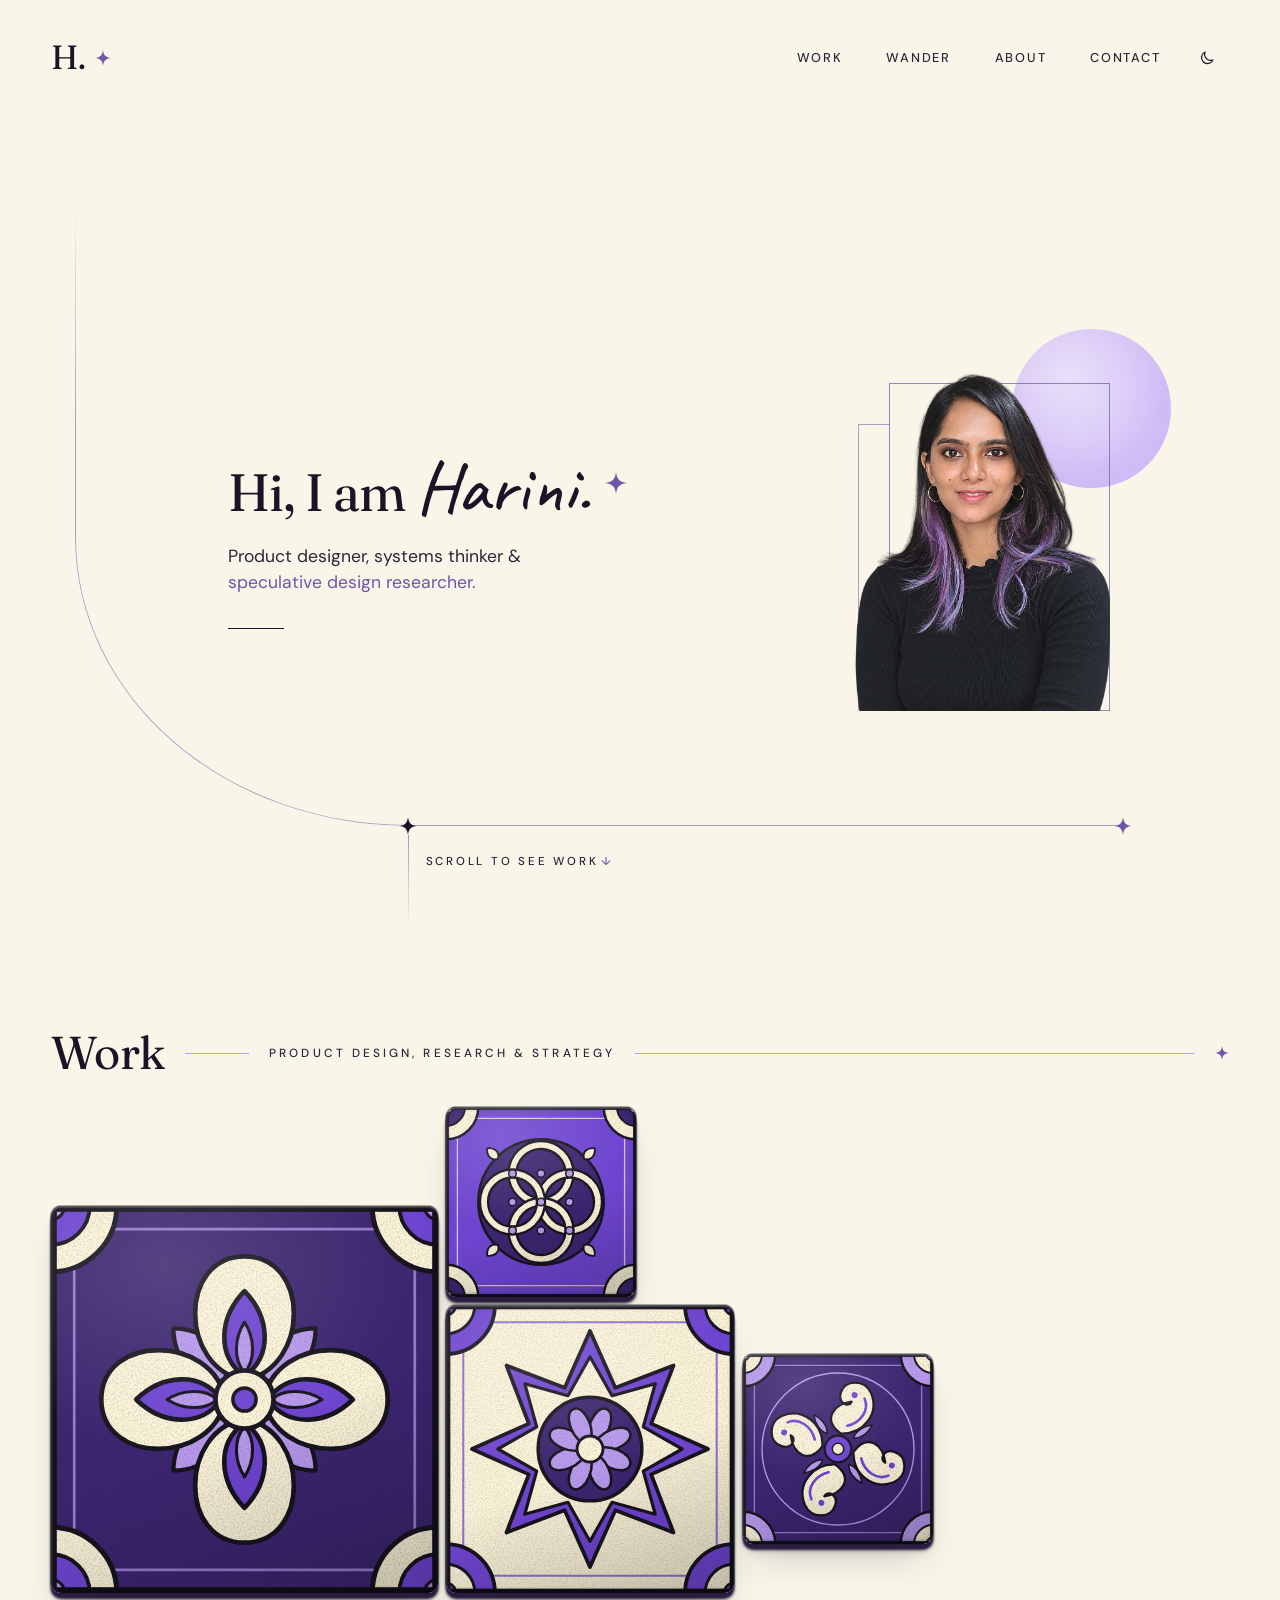
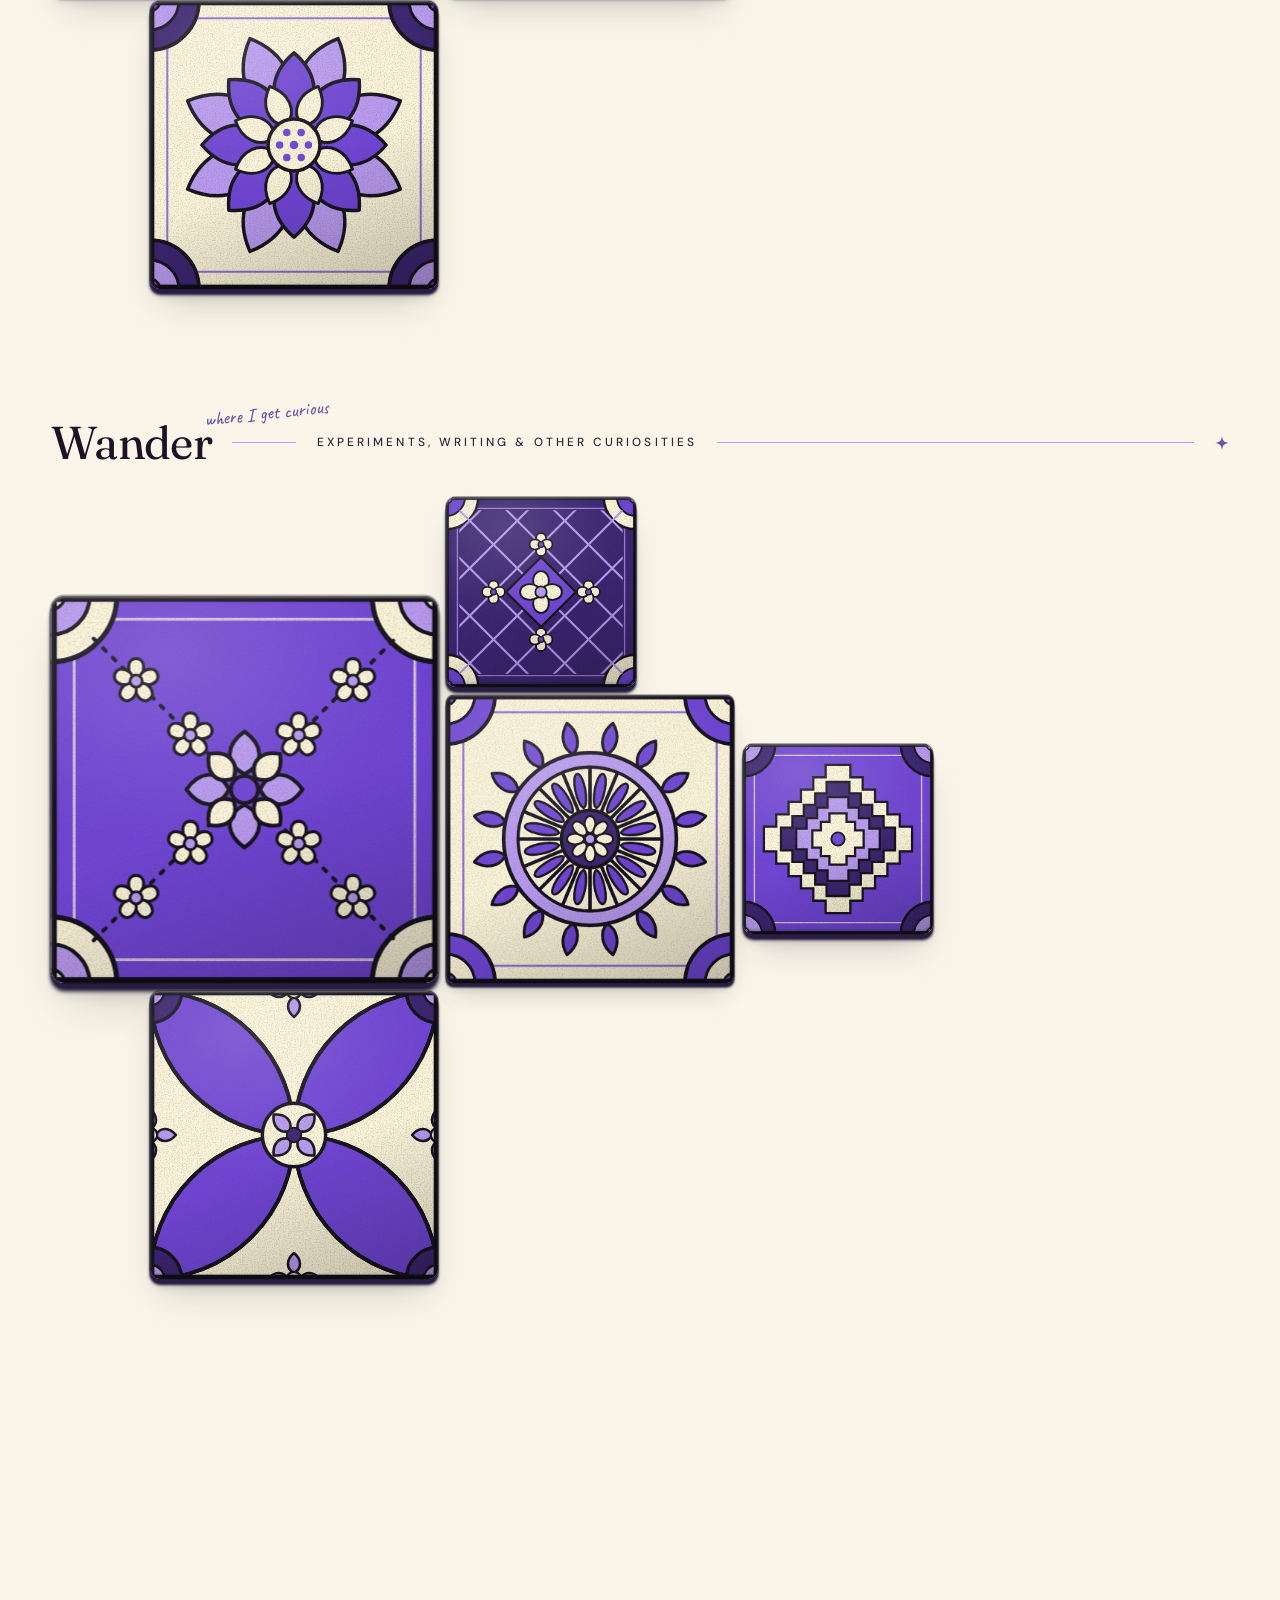
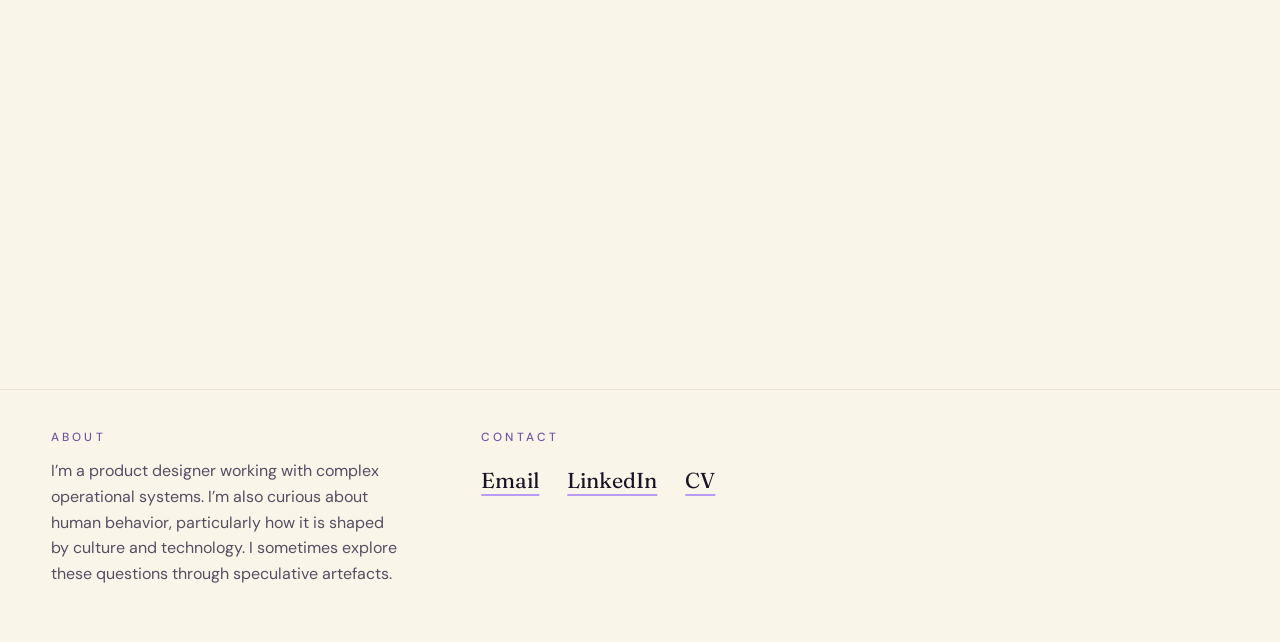
==== index.html @ f6676363 "Link CV Co-Authored-By: Claude Opus 5.5 <noreply@anthropic.com> Claude-Session: https://claude.ai/co" ====
<!doctype html>
<html lang="en">
<head>
  <meta charset="utf-8">
  <meta name="viewport" content="width=device-width, initial-scale=1">
  <title>Harini — Product Designer &amp; Speculative Design Researcher</title>
  <meta name="description" content="Harini is a product designer, systems thinker and speculative design researcher.">
  <meta name="theme-color" content="#F9F6E9" media="(prefers-color-scheme: light)">
  <meta name="theme-color" content="#15121C" media="(prefers-color-scheme: dark)">
  <link rel="preconnect" href="https://fonts.googleapis.com">
  <link rel="preconnect" href="https://fonts.gstatic.com" crossorigin>
  <link href="https://fonts.googleapis.com/css2?family=Caveat:wght@500&family=DM+Sans:opsz,wght@9..40,400;9..40,500;9..40,600&family=Fraunces:opsz,wght@9..144,300..600&display=swap" rel="stylesheet">
  <link rel="stylesheet" href="styles.css">
  <script>
    document.documentElement.classList.add('js');
    try { var t = localStorage.getItem('theme'); if (t === 'light' || t === 'dark') document.documentElement.dataset.theme = t; } catch (e) {}
  </script>
</head>
<body>
  <!-- Shared ornament: a four-point spark, used sparingly -->
  <svg width="0" height="0" style="position:absolute" aria-hidden="true">
    <symbol id="spark" viewBox="0 0 24 24"><path d="M12 0C12.9 8 16 11.1 24 12 16 12.9 12.9 16 12 24 11.1 16 8 12.9 0 12 8 11.1 11.1 8 12 0Z"/></symbol>
    <symbol id="arrow" viewBox="0 0 20 12"><path d="M0 6h17M12.5 1.5 17.5 6l-5 4.5" fill="none" stroke="currentColor" stroke-width="1.6" stroke-linecap="round" stroke-linejoin="round"/></symbol>
  </svg>

  <a class="skip" href="#work">Skip to projects</a>

  <header class="site-header">
    <a class="monogram" href="./" aria-label="Harini — home">H.<svg class="spark" aria-hidden="true"><use href="#spark"/></svg></a>
    <div class="header-end">
      <nav aria-label="Primary">
      <ul class="nav">
        <li><a href="#work">Work</a></li>
        <li><a href="#wander">Wander</a></li>
        <li><a href="#about">About</a></li>
        <li><a href="#contact">Contact</a></li>
      </ul>
    </nav>
      <button class="theme-toggle" type="button" aria-label="Switch to dark theme">
        <svg class="icon-moon" viewBox="0 0 24 24" fill="none" stroke="currentColor" stroke-width="1.6" stroke-linecap="round" stroke-linejoin="round" aria-hidden="true"><path d="M20 14.5A8 8 0 0 1 9.5 4a8 8 0 1 0 10.5 10.5Z"/></svg>
        <svg class="icon-sun" viewBox="0 0 24 24" fill="none" stroke="currentColor" stroke-width="1.6" stroke-linecap="round" aria-hidden="true"><circle cx="12" cy="12" r="4"/><path d="M12 2v2M12 20v2M4.9 4.9l1.4 1.4M17.7 17.7l1.4 1.4M2 12h2M20 12h2M4.9 19.1l1.4-1.4M17.7 6.3l1.4-1.4"/></svg>
      </button>
    </div>
  </header>

  <main class="layout">
    <section class="intro" aria-labelledby="intro-title">
      <div class="hero-deco" aria-hidden="true">
        <span class="hero-orbit"></span>
        <svg class="spark hero-spark hero-spark--knot"><use href="#spark"/></svg>
        <svg class="spark hero-spark hero-spark--end"><use href="#spark"/></svg>
      </div>
      <div class="intro__row">
        <div class="intro__text">
          <h1 id="intro-title">Hi, I am <span class="nowrap"><span class="name">Harini.</span><svg class="spark spark--title" aria-hidden="true"><use href="#spark"/></svg></span></h1>
          <p class="role">Product designer, systems thinker &amp; <em>speculative design researcher.</em></p>
          <hr class="short-rule">
        </div>
        <figure class="portrait">
          <span class="portrait__disc" aria-hidden="true"></span>
          <span class="portrait__frame" aria-hidden="true"></span>
          <img src="assets/portrait-815.webp" srcset="assets/portrait-815.webp 815w, assets/portrait.webp 1629w" sizes="(max-width: 1080px) min(36vw, 240px), min(20vw, 330px)" width="815" height="1086" alt="Photograph of Harini: long dark hair with violet streaks, gold hoop earrings and a black ruffled-neck top.">
        </figure>
      </div>
      <a class="scroll-cue" href="#work"><span>Scroll to see work</span></a>
    </section>

    <div class="mural">
      <!-- WORK ---------------------------------------------------------- -->
      <section class="group" id="work" aria-labelledby="work-title">
        <header class="group__head">
          <h2 id="work-title">Work</h2>
          <span class="rule" aria-hidden="true"></span>
          <p class="group__label">Product design, research &amp; strategy</p>
          <span class="rule rule--long" aria-hidden="true"></span>
          <svg class="spark" aria-hidden="true"><use href="#spark"/></svg>
        </header>
        <ul class="tiles tiles--work" role="list">
          <li class="tile" style="--art: url(assets/tiles/sampangi.svg); --art-light: url(assets/tiles/light/sampangi.svg)">
            <div class="tile__inner">
              <div class="tile__face tile__front"><img class="art-dark" src="assets/tiles/sampangi.svg" alt="" width="400" height="400"><img class="art-light" src="assets/tiles/light/sampangi.svg" alt="" width="400" height="400"></div>
              <div class="tile__face tile__back">
                <h3 class="tile__title">Willed Departures</h3>
                <p class="tile__desc">A speculative exploration of death, memory and posthumous identity.</p>
                <a class="tile__link" href="#willed-departures"><span class="sr-only">View project: Willed Departures</span><svg aria-hidden="true"><use href="#arrow"/></svg></a>
              </div>
            </div>
          </li>
          <li class="tile" style="--art: url(assets/tiles/kolam.svg); --art-light: url(assets/tiles/light/kolam.svg)">
            <div class="tile__inner">
              <div class="tile__face tile__front"><img class="art-dark" src="assets/tiles/kolam.svg" alt="" width="400" height="400"><img class="art-light" src="assets/tiles/light/kolam.svg" alt="" width="400" height="400"></div>
              <div class="tile__face tile__back">
                <h3 class="tile__title">Monsoon Protocols</h3>
                <p class="tile__desc">Climate alerts designed around how coastal families already read the sky.</p>
                <a class="tile__link" href="#monsoon-protocols"><span class="sr-only">View project: Monsoon Protocols</span><svg aria-hidden="true"><use href="#arrow"/></svg></a>
              </div>
            </div>
          </li>
          <li class="tile" style="--art: url(assets/tiles/nakshatra.svg); --art-light: url(assets/tiles/light/nakshatra.svg)">
            <div class="tile__inner">
              <div class="tile__face tile__front"><img class="art-dark" src="assets/tiles/nakshatra.svg" alt="" width="400" height="400"><img class="art-light" src="assets/tiles/light/nakshatra.svg" alt="" width="400" height="400"></div>
              <div class="tile__face tile__back">
                <h3 class="tile__title">Ledger of Kin</h3>
                <p class="tile__desc">A service system for money shared across three generations of a household.</p>
                <a class="tile__link" href="#ledger-of-kin"><span class="sr-only">View project: Ledger of Kin</span><svg aria-hidden="true"><use href="#arrow"/></svg></a>
              </div>
            </div>
          </li>
          <li class="tile" style="--art: url(assets/tiles/maanga.svg); --art-light: url(assets/tiles/light/maanga.svg)">
            <div class="tile__inner">
              <div class="tile__face tile__front"><img class="art-dark" src="assets/tiles/maanga.svg" alt="" width="400" height="400"><img class="art-light" src="assets/tiles/light/maanga.svg" alt="" width="400" height="400"></div>
              <div class="tile__face tile__back">
                <h3 class="tile__title">Quiet Machines</h3>
                <p class="tile__desc">Field research on voice assistants in multilingual Tamil homes.</p>
                <a class="tile__link" href="#quiet-machines"><span class="sr-only">View project: Quiet Machines</span><svg aria-hidden="true"><use href="#arrow"/></svg></a>
              </div>
            </div>
          </li>
          <li class="tile" style="--art: url(assets/tiles/thamarai.svg); --art-light: url(assets/tiles/light/thamarai.svg)">
            <div class="tile__inner">
              <div class="tile__face tile__front"><img class="art-dark" src="assets/tiles/thamarai.svg" alt="" width="400" height="400"><img class="art-light" src="assets/tiles/light/thamarai.svg" alt="" width="400" height="400"></div>
              <div class="tile__face tile__back">
                <h3 class="tile__title">Ritual Interfaces</h3>
                <p class="tile__desc">How ceremony shapes the trust people place in new technology.</p>
                <a class="tile__link" href="#ritual-interfaces"><span class="sr-only">View project: Ritual Interfaces</span><svg aria-hidden="true"><use href="#arrow"/></svg></a>
              </div>
            </div>
          </li>
        </ul>
      </section>

      <!-- WANDER -------------------------------------------------------- -->
      <section class="group" id="wander" aria-labelledby="wander-title">
        <header class="group__head">
          <h2 id="wander-title">Wander<span class="scribble" aria-hidden="true">where I get curious</span></h2>
          <span class="rule" aria-hidden="true"></span>
          <p class="group__label">Experiments, writing &amp; other curiosities</p>
          <span class="rule rule--long" aria-hidden="true"></span>
          <svg class="spark" aria-hidden="true"><use href="#spark"/></svg>
        </header>
        <ul class="tiles tiles--wander" role="list">
          <li class="tile" style="--art: url(assets/tiles/malli.svg); --art-light: url(assets/tiles/light/malli.svg)">
            <div class="tile__inner">
              <div class="tile__face tile__front"><img class="art-dark" src="assets/tiles/malli.svg" alt="" width="400" height="400" loading="lazy"><img class="art-light" src="assets/tiles/light/malli.svg" alt="" width="400" height="400" loading="lazy"></div>
              <div class="tile__face tile__back">
                <h3 class="tile__title">Notes from the Threshold</h3>
                <p class="tile__desc">Essays on folklore, futures and everyday speculation.</p>
                <a class="tile__link" href="#notes-from-the-threshold"><span class="sr-only">View project: Notes from the Threshold</span><svg aria-hidden="true"><use href="#arrow"/></svg></a>
              </div>
            </div>
          </li>
          <li class="tile" style="--art: url(assets/tiles/jaali.svg); --art-light: url(assets/tiles/light/jaali.svg)">
            <div class="tile__inner">
              <div class="tile__face tile__front"><img class="art-dark" src="assets/tiles/jaali.svg" alt="" width="400" height="400" loading="lazy"><img class="art-light" src="assets/tiles/light/jaali.svg" alt="" width="400" height="400" loading="lazy"></div>
              <div class="tile__face tile__back">
                <h3 class="tile__title">Kolam Algorithms</h3>
                <p class="tile__desc">Generative sketches built from the rules of pulli kolam.</p>
                <a class="tile__link" href="#kolam-algorithms"><span class="sr-only">View project: Kolam Algorithms</span><svg aria-hidden="true"><use href="#arrow"/></svg></a>
              </div>
            </div>
          </li>
          <li class="tile" style="--art: url(assets/tiles/chakram.svg); --art-light: url(assets/tiles/light/chakram.svg)">
            <div class="tile__inner">
              <div class="tile__face tile__front"><img class="art-dark" src="assets/tiles/chakram.svg" alt="" width="400" height="400" loading="lazy"><img class="art-light" src="assets/tiles/light/chakram.svg" alt="" width="400" height="400" loading="lazy"></div>
              <div class="tile__face tile__back">
                <h3 class="tile__title">Field Guide to 2049</h3>
                <p class="tile__desc">A zine of fictional everyday objects from a near-future Chennai.</p>
                <a class="tile__link" href="#field-guide-to-2049"><span class="sr-only">View project: Field Guide to 2049</span><svg aria-hidden="true"><use href="#arrow"/></svg></a>
              </div>
            </div>
          </li>
          <li class="tile" style="--art: url(assets/tiles/gopuram.svg); --art-light: url(assets/tiles/light/gopuram.svg)">
            <div class="tile__inner">
              <div class="tile__face tile__front"><img class="art-dark" src="assets/tiles/gopuram.svg" alt="" width="400" height="400" loading="lazy"><img class="art-light" src="assets/tiles/light/gopuram.svg" alt="" width="400" height="400" loading="lazy"></div>
              <div class="tile__face tile__back">
                <h3 class="tile__title">Slow Archive</h3>
                <p class="tile__desc">Collecting the objects that outlive the people who kept them.</p>
                <a class="tile__link" href="#slow-archive"><span class="sr-only">View project: Slow Archive</span><svg aria-hidden="true"><use href="#arrow"/></svg></a>
              </div>
            </div>
          </li>
          <li class="tile" style="--art: url(assets/tiles/valaivu.svg); --art-light: url(assets/tiles/light/valaivu.svg)">
            <div class="tile__inner">
              <div class="tile__face tile__front"><img class="art-dark" src="assets/tiles/valaivu.svg" alt="" width="400" height="400" loading="lazy"><img class="art-light" src="assets/tiles/light/valaivu.svg" alt="" width="400" height="400" loading="lazy"></div>
              <div class="tile__face tile__back">
                <h3 class="tile__title">Tile Studies</h3>
                <p class="tile__desc">Drawing Athangudi floors by hand, and the motifs on this site.</p>
                <a class="tile__link" href="#tile-studies"><span class="sr-only">View project: Tile Studies</span><svg aria-hidden="true"><use href="#arrow"/></svg></a>
              </div>
            </div>
          </li>
        </ul>
      </section>
    </div>
  </main>

  <footer class="site-footer">
    <section id="about" aria-labelledby="about-title">
      <h2 id="about-title">About</h2>
      <p>I’m a product designer working with complex operational systems. I’m also curious about human behavior, particularly how it is shaped by culture and technology. I sometimes explore these questions through speculative artefacts.</p>
    </section>
    <section id="contact" aria-labelledby="contact-title">
      <h2 id="contact-title">Contact</h2>
      <ul class="contact-links" role="list">
        <li><a href="#contact">Email</a></li>
        <li><a href="https://www.linkedin.com/in/hmuralidharan/" target="_blank" rel="noopener noreferrer">LinkedIn<span class="sr-only"> (opens in a new tab)</span></a></li>
        <li><a href="https://flowcv.com/resume/mtfq4s3gjd2h" target="_blank" rel="noopener noreferrer">CV<span class="sr-only"> (opens in a new tab)</span></a></li>
      </ul>
    </section>
  </footer>

  <script>
    // Theme toggle: follows the device setting until the visitor picks one.
    (function () {
      var root = document.documentElement, btn = document.querySelector('.theme-toggle');
      var dark = function () {
        return root.dataset.theme ? root.dataset.theme === 'dark' : matchMedia('(prefers-color-scheme: dark)').matches;
      };
      var label = function () { btn.setAttribute('aria-label', dark() ? 'Switch to light theme' : 'Switch to dark theme'); };
      label();
      btn.addEventListener('click', function () {
        var next = dark() ? 'light' : 'dark';
        root.dataset.theme = next;
        try { localStorage.setItem('theme', next); } catch (e) {}
        label();
      });
      matchMedia('(prefers-color-scheme: dark)').addEventListener('change', label);
    })();
  </script>
  <script src="script.js" defer></script>
</body>
</html>
---- styles.css ----
/* ---------------------------------------------------------------------------
   Harini — Work / Wander landing page
   Palette: ink, deep violet, muted lilac, warm ivory.
--------------------------------------------------------------------------- */
:root {
  --ink: #15121C;
  --ink-2: #1D1926;
  --violet: #7045D5;
  --lilac: #B99AEF;
  --ivory: #F1DFAD;
  --ivory-soft: #E9DDC0;
  --muted: #B8AFC4;

  /* Theme tokens: light by default (Ivory / Charcoal / Plum), dark below. */
  --bg: #F9F6E9;
  --heading: #1B1426;
  --text: #2E2639;
  --muted-text: #574D63;
  --accent: #6F56A6;          /* plum: emphasis text, links */
  --line: #B99AF7;            /* orchid rules */
  --spark: #6F56A6;
  --spark-alt: #1B1426;
  --frame: 111 86 166;        /* rgb triplets for translucent strokes */
  --orbit: 111 86 166;
  --divider: #E8E2D9;
  --disc-1: #E3D6FF; --disc-2: #C9B6FF; --disc-3: #B99AF7;
  --disc-opacity: .7;
  --cast-1: rgb(27 20 38 / .16);
  --cast-2: rgb(27 20 38 / .22);
  --skip-bg: #1B1426; --skip-fg: #F9F6E9;

  --serif: "Fraunces", "Iowan Old Style", Georgia, serif;
  --sans: "DM Sans", "Segoe UI", system-ui, sans-serif;
  --hand: "Caveat", "Bradley Hand", cursive;   /* used only for the name and one note */

  --gutter: clamp(16px, 4vw, 64px);
  --flip: 420ms;
  --ease: cubic-bezier(.45, 0, .2, 1);
}

@media (prefers-color-scheme: dark) {
  :root:not([data-theme="light"]) {
    --bg: #15121C;
    --heading: #F1DFAD;
    --text: #E9DDC0;
    --muted-text: #B8AFC4;
    --accent: #B99AEF;
    --line: #7045D5;
    --spark: #B99AEF;
    --spark-alt: #F1DFAD;
    --frame: 241 223 173;
    --orbit: 185 154 239;
    --divider: rgb(185 154 239 / .25);
    --disc-1: #6A4AA8; --disc-2: #4A2F86; --disc-3: #241845;
    --disc-opacity: .75;
    --cast-1: rgb(0 0 0 / .55);
    --cast-2: rgb(0 0 0 / .65);
    --skip-bg: #F1DFAD; --skip-fg: #15121C;
    color-scheme: dark;
  }
}
:root[data-theme="dark"] {
    --bg: #15121C;
  --heading: #F1DFAD;
  --text: #E9DDC0;
  --muted-text: #B8AFC4;
  --accent: #B99AEF;
  --line: #7045D5;
  --spark: #B99AEF;
  --spark-alt: #F1DFAD;
  --frame: 241 223 173;
  --orbit: 185 154 239;
  --divider: rgb(185 154 239 / .25);
  --disc-1: #6A4AA8; --disc-2: #4A2F86; --disc-3: #241845;
  --disc-opacity: .75;
  --cast-1: rgb(0 0 0 / .55);
  --cast-2: rgb(0 0 0 / .65);
  --skip-bg: #F1DFAD; --skip-fg: #15121C;
  color-scheme: dark;
}

*, *::before, *::after { box-sizing: border-box; }

html { color-scheme: light; scroll-behavior: smooth; }
:root[data-theme="light"] { color-scheme: light; }
@media (prefers-reduced-motion: reduce) { html { scroll-behavior: auto; } }

body {
  margin: 0;
  background: var(--bg);
  color: var(--text);
  transition: background-color 250ms, color 250ms;
  font: 400 1rem/1.6 var(--sans);
  -webkit-font-smoothing: antialiased;
  text-rendering: optimizeLegibility;
}

img { display: block; max-width: 100%; }
a { color: inherit; }
h1, h2, h3, p, figure, ul { margin: 0; }

.sr-only {
  position: absolute; width: 1px; height: 1px; padding: 0; margin: -1px;
  overflow: hidden; clip: rect(0 0 0 0); white-space: nowrap; border: 0;
}
.nowrap { white-space: nowrap; }

:focus-visible { outline: 2px solid var(--accent); outline-offset: 4px; border-radius: 2px; }

.skip {
  position: absolute; left: var(--gutter); top: -100px; z-index: 10;
  padding: .6rem 1rem; background: var(--skip-bg); color: var(--skip-fg);
  font-weight: 600; text-decoration: none;
}
.skip:focus { top: 12px; }

.spark { width: 14px; height: 14px; fill: var(--spark); flex: none; }

/* ---------------------------------------------------------------- header -- */
.site-header {
  display: flex; align-items: center; justify-content: space-between; gap: 1rem;
  padding: clamp(20px, 3vw, 36px) var(--gutter);
}
.monogram {
  display: inline-flex; align-items: center; gap: .55rem;
  font: 400 2.1rem/1 var(--serif); color: var(--heading); text-decoration: none;
}
.monogram .spark { width: 16px; height: 16px; }

.nav { display: flex; gap: clamp(.25rem, 2.4vw, 2.6rem); list-style: none; padding: 0; }
.nav a {
  display: inline-flex; align-items: center; min-height: 44px; padding: 0 .4rem;
  font: 500 .8rem/1 var(--sans); letter-spacing: .14em; text-transform: uppercase;
  text-decoration: none; color: var(--text);
  background: linear-gradient(var(--accent), var(--accent)) no-repeat 50% calc(100% - 10px) / 0 1px;
  transition: background-size 200ms var(--ease), color 200ms;
}
.nav a:hover { color: var(--heading); background-size: calc(100% - .8rem) 1px; }

/* ---------------------------------------------------------------- layout -- */
.layout {
  display: grid;
  grid-template-columns: 1fr;
  padding: clamp(12px, 3vw, 48px) var(--gutter) 0;
  align-items: start;
}

/* ----------------------------------------------------------------- intro -- */
.intro {
  display: flex; flex-direction: column;
}
/* Introduction on the left, headshot on the right; the text's last line
   (the short rule) sits level with the bottom of the photo. */
.intro__row {
  display: flex; align-items: flex-end; justify-content: space-between;
  gap: clamp(24px, 4vw, 72px);
}
.intro__text { flex: 0 1 auto; min-width: 0; }
.intro h1 {
  font: 400 clamp(2.2rem, 2.6vw, 3.1rem)/1.05 var(--serif);
  font-optical-sizing: auto;
  letter-spacing: -.015em;
  color: var(--heading);
}
/* The name, handwritten: Caveat 500. */
.intro h1 .name {
  font: 500 1.45em/1 var(--hand);
  letter-spacing: 0;
  color: var(--heading);
}
.spark--title { width: .42em; height: .42em; margin-left: .3em; vertical-align: .32em; }

.role {
  margin-top: .8rem;
  font: 400 clamp(1rem, 1.2vw, 1.25rem)/1.5 var(--sans);
  color: var(--text);
  max-width: 30ch;
}
.role em { font-style: normal; color: var(--accent); }

.short-rule {
  width: 36px; height: 0; margin: 1.2rem 0 0;
  border: 0; border-top: 1.5px solid var(--heading);
}

.portrait {
  /* Headshot: the photo exactly as supplied, on its own transparent background. */
  --w: clamp(130px, 12vw, 210px);
  flex: none;
  width: var(--w);
  margin-left: 0;
}
.portrait { position: relative; }
.portrait img { position: relative; width: 100%; height: auto; }
.portrait__disc, .portrait__frame, .hero-deco, .scroll-cue { display: none; }

/* -------------------------------------------------------------------- hero -- */
@media all {
  /* The first screen is the introduction alone; Work starts below the fold. */
  .intro {
    position: relative;
    min-height: calc(100svh - clamp(110px, 10vw, 140px));
    justify-content: center;
    padding: 0 7% 0 15%;
  }
  .intro__row { align-items: center; }
  .intro h1 { font-size: clamp(3rem, 4.1vw, 4.6rem); }
  .intro h1 .name { font-size: 72px; }
  .role { font-size: clamp(1.1rem, 1.25vw, 1.3rem); margin-top: 1.2rem; }
  .short-rule { width: 56px; margin-top: 2rem; border-top-width: 1px; }
  .portrait { --w: clamp(240px, 20vw, 330px); margin-right: 4%; }

  /* A thin rectangle behind the photo, a smaller offset line to its left,
     and a soft violet disc rising behind its top-right corner. */
  .portrait__frame, .portrait__disc { display: block; position: absolute; pointer-events: none; }
  .portrait__frame {
    left: 14%; right: 0; top: 4%; bottom: 0;
    border: 1px solid rgb(var(--frame) / .7);
  }
  .portrait__frame::before {
    content: ""; position: absolute;
    left: -15%; top: 12%; bottom: 0; width: 15%;
    border: 1px solid rgb(var(--frame) / .55); border-right: 0; border-bottom: 0;
  }
  .portrait__disc {
    width: 62%; aspect-ratio: 1; right: -24%; top: -12%;
    border-radius: 50%;
    background:
      radial-gradient(circle at 35% 30%, var(--disc-1), transparent 65%),
      radial-gradient(circle, var(--disc-2) 0%, var(--disc-3) 100%);
    opacity: var(--disc-opacity);
  }

  /* A long lilac arc that sweeps down and runs along the bottom of the screen. */
  .hero-deco { display: block; position: absolute; inset: 0; pointer-events: none; }
  .hero-orbit {
    position: absolute; left: 2%; right: 9%; top: 6%; bottom: 13%;
    border-left: 1px solid rgb(var(--orbit) / .55);
    border-bottom: 1px solid rgb(var(--orbit) / .55);
    border-bottom-left-radius: min(26vw, 380px) min(32svh, 340px);
    -webkit-mask-image: linear-gradient(to bottom, transparent, #000 35%);
            mask-image: linear-gradient(to bottom, transparent, #000 35%);
  }
  .hero-spark { position: absolute; width: 18px; height: 18px; }
  .hero-spark--end { right: calc(9% - 9px); bottom: calc(13% - 9px); fill: var(--spark); }
  .hero-spark--knot { left: calc(2% + min(26vw, 380px) - 9px); bottom: calc(13% - 9px); fill: var(--spark-alt); }

  /* Scroll cue: a vertical line dropping from the arc, with a label. */
  .scroll-cue {
    display: flex; align-items: flex-start; gap: 14px; padding-top: 30px;
    position: absolute; left: calc(2% + min(26vw, 380px)); bottom: 0; height: 13%;
    padding-left: 18px;
    font: 500 .72rem/1 var(--sans); letter-spacing: .24em; text-transform: uppercase;
    color: var(--text); text-decoration: none;
  }
  .scroll-cue::before {
    content: ""; position: absolute; left: 0; top: 9px; bottom: 0; width: 1px;
    background: linear-gradient(rgb(var(--frame) / .6), rgb(var(--frame) / 0));
  }
  .scroll-cue span { transition: color 200ms; }
  .scroll-cue span::after { content: " ↓"; letter-spacing: 0; color: var(--accent); }
  .scroll-cue:hover span { color: var(--accent); }
  .mural { margin-top: clamp(48px, 8vh, 96px); }
}

/* Hero on tablets and phones: same elements, scaled down. */
@media (max-width: 1080px) {
  .intro {
    position: relative;
    overflow-x: clip;
    min-height: calc(100svh - 96px);
    padding: 0 0 0 9%;
  }
  .portrait__disc { right: -14%; width: 56%; }
  .intro__row { gap: 18px; }
  .portrait { --w: clamp(130px, 38vw, 260px); margin-right: 3%; }
  .hero-orbit { left: 0; right: 4%; top: 4%; bottom: 14%;
    border-bottom-left-radius: 22vw 18svh; }
  .hero-spark { width: 14px; height: 14px; }
  .hero-spark--end { right: calc(4% - 7px); bottom: calc(14% - 7px); }
  .hero-spark--knot { left: calc(22vw - 7px); bottom: calc(14% - 7px); }
  .scroll-cue { left: 22vw; height: 14%; padding-top: 22px; font-size: .66rem; letter-spacing: .2em; }
  .scroll-cue::before { top: 7px; }
  .short-rule { margin-top: 1.4rem; }
}
@media (max-width: 380px) {
  .intro { padding-left: 7%; }
  .intro h1 { font-size: 1.65rem; }
  .intro h1 .name { font-size: 1.4em; }
  .intro__row { gap: 12px; }
  .portrait { --w: 34vw; margin-right: 2%; }
  .role { font-size: .9rem; }
}

/* ----------------------------------------------------------------- mural -- */
.mural {
  container: mural / inline-size;
  margin-top: clamp(56px, 10vh, 120px);
  display: flex; flex-direction: column; gap: clamp(72px, 14vh, 150px);
  padding-top: .9rem; padding-bottom: clamp(56px, 12vh, 140px);
}

.group__head {
  display: flex; align-items: center; gap: clamp(14px, 1.6vw, 28px);
  margin-bottom: clamp(20px, 3vh, 36px);
}
.group__head h2 {
  position: relative;
  font: 400 clamp(2.4rem, 3.6vw, 3.4rem)/1 var(--serif);
  color: var(--heading); letter-spacing: -.015em;
}
/* A single handwritten aside, tucked above-right of "Wander". */
.scribble {
  position: absolute; left: 100%; bottom: 78%;
  margin-left: -.35em;
  font: 500 clamp(1.15rem, 1.5vw, 1.5rem)/1 var(--hand);
  letter-spacing: 0; white-space: nowrap;
  color: var(--accent);
  transform: rotate(-6deg); transform-origin: left bottom;
  pointer-events: none;
}
.group__label {
  font: 500 .74rem/1.3 var(--sans); letter-spacing: .26em; text-transform: uppercase;
  color: var(--text); white-space: nowrap;
}
.rule { height: 1px; background: var(--line); flex: 0 0 clamp(32px, 5vw, 80px); }
.rule--long { flex: 1 1 auto; }

/* ----------------------------------------------------------------- tiles -- */
.tiles {
  /* Tiles sit on a quarter-tile grid: a tile is 4 units square.
     --span = units across the mural, --h = units tall. Positions (--x, --y)
     are set per tile below, so the layout is ordered but not linear. */
  --span: 24;
  --h: 12;
  --seam: 8px;
  position: relative;
  aspect-ratio: var(--span) / var(--h);
  list-style: none; padding: 0;
  margin-inline: calc(var(--seam) / -2);   /* outer tile edges line up with the headings */
}
.tiles > .tile {
  position: absolute; left: 0; top: 0;
  /* --s is the tile's size in units: 4 = base size, 6 = 1.5x, 8 = 2x */
  width: calc(var(--s, 4) * 100% / var(--span) - var(--seam));
  margin-left: calc((var(--x, 0) * var(--xs, 1) + var(--ox, 0)) * 100% / var(--span) + var(--seam) / 2);
  margin-top: calc(var(--y, 0) * 100% / var(--span) + var(--seam) / 2);
}

/* Work — a tight cluster of mixed sizes; seams touch like a laid floor. */
.tiles--work { --h: 16; }
.tiles--work > :nth-child(1) { --x: 0; --y: 2; --s: 8; }
.tiles--work > :nth-child(2) { --x: 8; --y: 0; --s: 4; }
.tiles--work > :nth-child(3) { --x: 8; --y: 4; --s: 6; }
.tiles--work > :nth-child(4) { --x: 14; --y: 5; --s: 4; }
.tiles--work > :nth-child(5) { --x: 2; --y: 10; --s: 6; }
.tiles--work > :nth-child(6) { --x: 8; --y: 10; --s: 4; }

/* Wander — each tile starts as a copy of its Work counterpart (same place,
   same size) and drifts out to its own position and size as the section
   scrolls in. script.js sets --dx/--dy/--ds and --p. */
.tiles--wander { --h: 27; }
.tiles--wander:has(> :nth-child(6)) { --h: 27; }
.tiles--wander > :nth-child(1) { --x: 0; --y: 1; --s: 6; }
.tiles--wander > :nth-child(2) { --x: 11; --y: 0; --s: 4; }
.tiles--wander > :nth-child(3) { --x: 17; --y: 8; --s: 8; }
.tiles--wander > :nth-child(4) { --x: 5; --y: 13; --s: 4; }
.tiles--wander > :nth-child(5) { --x: 10; --y: 21; --s: 6; }
.tiles--wander > :nth-child(6) { --x: 20; --y: 22; --s: 4; }
.tiles--wander > .tile {
  transform-origin: 0 0;
  translate: calc(var(--dx, 0px) * (1 - var(--p, 1))) calc(var(--dy, 0px) * (1 - var(--p, 1)));
  scale: calc(1 + (var(--ds, 1) - 1) * (1 - var(--p, 1)));
  will-change: translate, scale;
}

/* Wide screens: nine base tiles across. Work shifts in from the left;
   Wander's horizontal positions stretch to use the full width. */
@container mural (width >= 1200px) {
  .tiles { --span: 36; }
  .tiles--work { --ox: 10; }
  .tiles--wander { --xs: 1.6; }
}

/* Narrower mural: four base tiles across. */
@container mural (width < 900px) {
  .tiles { --span: 16; }
  .tiles--work > :nth-child(1) { --x: 0; --y: 2; --s: 8; }
  .tiles--work > :nth-child(2) { --x: 8; --y: 0; --s: 4; }
  .tiles--work > :nth-child(3) { --x: 8; --y: 4; --s: 6; }
  .tiles--work > :nth-child(4) { --x: 12; --y: 0; --s: 4; }
  .tiles--work > :nth-child(5) { --x: 2; --y: 10; --s: 6; }
  .tiles--work > :nth-child(6) { --x: 8; --y: 10; --s: 4; }
  .tiles--wander { --h: 34; }
  .tiles--wander:has(> :nth-child(6)) { --h: 40; }
  .tiles--wander > :nth-child(1) { --x: 0; --y: 0; --s: 6; }
  .tiles--wander > :nth-child(2) { --x: 11; --y: 4; --s: 4; }
  .tiles--wander > :nth-child(3) { --x: 2; --y: 12; --s: 8; }
  .tiles--wander > :nth-child(4) { --x: 12; --y: 22; --s: 4; }
  .tiles--wander > :nth-child(5) { --x: 0; --y: 28; --s: 6; }
  .tiles--wander > :nth-child(6) { --x: 9; --y: 36; --s: 4; }
}

/* Phone: base tiles are half the width, the largest span it. */
@container mural (width < 560px) {
  .tiles { --span: 8; }
  .tiles--work { --h: 22; }
  .tiles--work:has(> :nth-child(6)) { --h: 26; }
  .tiles--work > :nth-child(1) { --x: 0; --y: 0; --s: 8; }
  .tiles--work > :nth-child(2) { --x: 0; --y: 8; --s: 4; }
  .tiles--work > :nth-child(3) { --x: 4; --y: 10; --s: 4; }
  .tiles--work > :nth-child(4) { --x: 0; --y: 12; --s: 4; }
  .tiles--work > :nth-child(5) { --x: 2; --y: 16; --s: 6; }
  .tiles--work > :nth-child(6) { --x: 0; --y: 22; --s: 4; }
  .tiles--wander { --h: 51; }
  .tiles--wander:has(> :nth-child(6)) { --h: 61; }
  .tiles--wander > :nth-child(1) { --x: 0; --y: 0; --s: 6; }
  .tiles--wander > :nth-child(2) { --x: 4; --y: 11; --s: 4; }
  .tiles--wander > :nth-child(3) { --x: 0; --y: 21; --s: 8; }
  .tiles--wander > :nth-child(4) { --x: 1; --y: 35; --s: 4; }
  .tiles--wander > :nth-child(5) { --x: 2; --y: 45; --s: 6; }
  .tiles--wander > :nth-child(6) { --x: 4; --y: 57; --s: 4; }
}

.tile {
  position: relative;
  aspect-ratio: 1;
  perspective: 1100px;
  container-type: inline-size;
  border-radius: 6px;
  cursor: pointer;
  -webkit-tap-highlight-color: transparent;
}
.tile__inner {
  position: absolute; inset: 0;
  transform-style: preserve-3d;
  transition: transform var(--flip) var(--ease);
}
.tile__face {
  position: absolute; inset: 0;
  border-radius: 6px;
  overflow: hidden;
  -webkit-backface-visibility: hidden;
  backface-visibility: hidden;
  /* Physical depth: a stepped edge below the face (the tile's thickness),
     then a soft cast shadow on the page. Vertical offsets only, so the
     light reads the same after the tile flips. */
  --edge: #2A1F45;
  --edge-dark: #1B1430;
  box-shadow:
    0 1px 0 var(--edge), 0 2px 0 var(--edge), 0 3px 0 var(--edge),
    0 4px 0 var(--edge-dark), 0 5px 0 var(--edge-dark), 0 6px 0 var(--edge-dark),
    0 8px 6px -2px var(--cast-1),
    0 18px 28px -8px var(--cast-2);
  transition: box-shadow 260ms var(--ease);
}
.tile__front img { width: 100%; height: 100%; object-fit: cover; }
.tile__front::after {   /* bevelled, slightly domed pressed-cement surface */
  content: ""; position: absolute; inset: 0; pointer-events: none;
  border-radius: inherit;
  background:
    radial-gradient(120% 90% at 30% 15%, rgb(255 255 255 / .14), transparent 55%),
    linear-gradient(160deg, transparent 55%, rgb(0 0 0 / .22));
  box-shadow:
    inset 0 2px 0 rgb(255 255 255 / .22),
    inset 2px 0 0 rgb(255 255 255 / .08),
    inset -2px 0 0 rgb(0 0 0 / .22),
    inset 0 -3px 0 rgb(0 0 0 / .35),
    inset 0 0 0 1px rgb(21 18 28 / .6);
}

.tile__back {
  transform: rotateY(180deg);
  display: flex; flex-direction: column; justify-content: center;
  padding: 11cqi 11cqi 10cqi;
  background:
    radial-gradient(circle at 0 0, var(--lilac) 0 9cqi, transparent calc(9cqi + .5px)),
    radial-gradient(circle at 100% 0, var(--lilac) 0 9cqi, transparent calc(9cqi + .5px)),
    radial-gradient(circle at 100% 100%, var(--lilac) 0 9cqi, transparent calc(9cqi + .5px)),
    radial-gradient(circle at 0 100%, var(--lilac) 0 9cqi, transparent calc(9cqi + .5px)),
    var(--ivory);
  color: var(--ink);
  --edge: #B8A271;
  --edge-dark: #8C7A50;
  box-shadow:
    inset 0 2px 0 rgb(255 255 255 / .5), inset 0 -3px 0 rgb(0 0 0 / .14),
    inset 0 0 0 1.5px var(--ink), inset 0 0 0 5cqi var(--ivory), inset 0 0 0 calc(5cqi + 1px) var(--violet),
    0 1px 0 var(--edge), 0 2px 0 var(--edge), 0 3px 0 var(--edge),
    0 4px 0 var(--edge-dark), 0 5px 0 var(--edge-dark), 0 6px 0 var(--edge-dark),
    0 8px 6px -2px var(--cast-1),
    0 22px 34px -8px var(--cast-2);
}
.tile__title {
  font: 500 clamp(1rem, 10cqi, 2rem)/1.08 var(--serif);
  color: var(--ink); letter-spacing: -.005em;
}
.tile__desc {
  margin-top: .55em;
  font-size: clamp(.75rem, 6.2cqi, 1.1rem); line-height: 1.4;
  max-width: 30ch;
  color: #3A3346;
}
.tile__link {
  display: inline-flex; align-items: center; gap: .45em; align-self: flex-start;
  margin-top: auto; padding-top: .5em;
  font: 600 clamp(.75rem, 6.4cqi, 1.05rem)/1 var(--sans);
  color: var(--violet); text-decoration: none;
}
.tile__link svg { width: 1.15em; height: .75em; transition: transform 200ms var(--ease); }
.tile__link:hover svg, .tile__link:focus-visible svg { transform: translateX(3px); }
.tile__link::after { content: ""; position: absolute; inset: 0; } /* whole revealed tile opens the project */
.tile__link:focus-visible { outline: none; }

/* revealed state — driven by .is-active (JS) or hover/focus (no JS) */
.tile.is-active .tile__inner,
html:not(.js) .tile:hover .tile__inner,
html:not(.js) .tile:focus-within .tile__inner { transform: rotateY(180deg); }

.tile:has(:focus-visible) { outline: 2px solid var(--accent); outline-offset: 4px; }
.tile.is-active { z-index: 1; }

/* reduced motion: reveal by cross-fade, no rotation */
@media (prefers-reduced-motion: reduce) {
  .tile__inner { transition: none; }
  .tile__back { transform: none; opacity: 0; transition: opacity 160ms linear; }
  .tile.is-active .tile__inner,
  html:not(.js) .tile:hover .tile__inner,
  html:not(.js) .tile:focus-within .tile__inner { transform: none; }
  .tile.is-active .tile__back,
  html:not(.js) .tile:hover .tile__back,
  html:not(.js) .tile:focus-within .tile__back { opacity: 1; }
}

/* ---------------------------------------------------------------- footer -- */
.site-footer {
  display: grid; grid-template-columns: minmax(300px, 30%) 1fr;
  column-gap: clamp(40px, 6vw, 110px); row-gap: 2rem;
  margin-top: clamp(24px, 6vh, 72px);
  padding: 40px var(--gutter) 56px;
  border-top: 1px solid var(--divider);
}
.site-footer h2 {
  font: 500 .74rem/1.3 var(--sans); letter-spacing: .26em; text-transform: uppercase;
  color: var(--accent); margin-bottom: .8rem;
}
.site-footer p { max-width: 52ch; color: var(--muted-text); }
.contact-links { display: flex; flex-wrap: wrap; gap: .25rem 1.75rem; list-style: none; padding: 0; }
.contact-links a {
  display: inline-flex; align-items: center; min-height: 44px;
  font: 400 1.35rem/1 var(--serif); color: var(--heading);
  text-decoration: underline; text-decoration-color: var(--line); text-underline-offset: 6px;
}
.contact-links a:hover { text-decoration-color: var(--accent); }

/* ------------------------------------------------------------ responsive -- */
/* Desktop: the intro group (text + headshot) sits at the right, text right-aligned. */

@media (max-width: 1240px) and (min-width: 1081px) {
  .group__label { letter-spacing: .18em; font-size: .68rem; }
  .rule:not(.rule--long) { display: none; }
}

@media (max-width: 1080px) {
  .layout, .site-footer { grid-template-columns: 1fr; }

  .mural { margin-top: clamp(40px, 7vw, 64px); }
}

@media (max-width: 640px) {
  .site-header { padding-top: 18px; padding-bottom: 10px; }
  .intro__row { gap: 16px; }
  .intro h1 { font-size: clamp(1.8rem, 8vw, 2.3rem); }
  .intro h1 .name { font-size: 1.3em; }
  .spark--title { margin-left: .15em; }
  .role { font-size: 1rem; }
  .monogram { font-size: 1.8rem; }
  .nav { gap: 0; }
  .nav a { font-size: .7rem; letter-spacing: .1em; padding: 0 .45rem; }
  .group__head { flex-wrap: wrap; row-gap: .5rem; }
  .group__head h2 { flex: 0 0 auto; }
  .group__head > .spark { margin-left: auto; }
  .group__head .rule:not(.rule--long) { display: none; }
  .group__label { order: 5; flex-basis: 100%; white-space: normal; letter-spacing: .2em; font-size: .7rem; }
  .group__head .rule--long { display: none; }
  .tile__back { padding: 9cqi 9cqi 8cqi; }
}

@media (max-width: 380px) {
  .nav a { padding: 0 .28rem; letter-spacing: .04em; font-size: .64rem; }
  .monogram { font-size: 1.55rem; gap: .3rem; }
  .monogram .spark { width: 12px; height: 12px; }
  .theme-toggle { width: 34px; height: 34px; }
  .site-header { gap: .25rem; }
}

/* ---------------------------------------------------------- theme toggle -- */
.header-end { display: flex; align-items: center; gap: clamp(4px, 1.4vw, 20px); }
.theme-toggle {
  display: inline-grid; place-items: center;
  width: 44px; height: 44px; padding: 0;
  border: 1px solid transparent; border-radius: 50%;
  background: none; color: var(--heading); cursor: pointer;
  transition: border-color 200ms;
}
.theme-toggle:hover { border-color: rgb(var(--orbit) / .5); }
.theme-toggle svg { width: 18px; height: 18px; }
.theme-toggle .icon-sun { display: none; }
@media (prefers-color-scheme: dark) {
  :root:not([data-theme="light"]) .theme-toggle .icon-sun { display: block; }
  :root:not([data-theme="light"]) .theme-toggle .icon-moon { display: none; }
}
:root[data-theme="dark"] .theme-toggle .icon-sun { display: block; }
:root[data-theme="dark"] .theme-toggle .icon-moon { display: none; }
@media (max-width: 640px) { .theme-toggle { width: 40px; height: 40px; } .header-end { gap: 0; } }

/* =====================================================================
   Tactile tiles & small motions
   1  softer, raised edges   3  light that follows the cursor
   5  slight tilt on hover   6  Work tiles settle into place
   7  hero arc draws in, sparkles twinkle, the note writes itself
   ===================================================================== */

/* 1 — softer, raised edges: rounder corners, a blurred bevel on the outline
   and a lifted, diffused shadow in place of the hard stepped edge. */
.tile, .tile__face { border-radius: 10px; }
.tile__face {
  box-shadow:
    0 0 0 1px rgb(21 18 28 / .35),
    0 2px 1px var(--edge),
    0 4px 2px var(--edge),
    0 6px 3px var(--edge-dark),
    0 10px 12px -4px var(--cast-1),
    0 22px 36px -12px var(--cast-2);
}
.tile__front::after {
  box-shadow:
    inset 0 1.5px 1.5px rgb(255 255 255 / .32),
    inset 1.5px 0 2px rgb(255 255 255 / .1),
    inset -1.5px 0 2px rgb(0 0 0 / .22),
    inset 0 -2.5px 4px rgb(0 0 0 / .38),
    inset 0 0 6px rgb(0 0 0 / .22),
    inset 0 0 0 1px rgb(21 18 28 / .55);
}
.tile__back {
  box-shadow:
    inset 0 1.5px 1.5px rgb(255 255 255 / .55), inset 0 -2.5px 4px rgb(0 0 0 / .14),
    inset 0 0 0 1.5px var(--ink), inset 0 0 0 5cqi var(--ivory), inset 0 0 0 calc(5cqi + 1px) var(--violet),
    0 0 0 1px rgb(21 18 28 / .3),
    0 2px 1px var(--edge), 0 4px 2px var(--edge), 0 6px 3px var(--edge-dark),
    0 10px 12px -4px var(--cast-1),
    0 22px 36px -12px var(--cast-2);
}

/* 3 — glazed sheen that follows the cursor across the tile face */
.tile__front::before {
  content: ""; position: absolute; inset: 0; z-index: 1; pointer-events: none;
  border-radius: inherit;
  background: radial-gradient(circle at var(--mx, 30%) var(--my, 20%),
              rgb(255 255 255 / .34), rgb(255 255 255 / .08) 28%, transparent 55%);
  mix-blend-mode: soft-light;
  opacity: var(--glow, 0);
  transition: opacity 300ms var(--ease);
}

/* 5 — the tile tilts a few degrees toward the cursor */
.tile {
  transform: perspective(900px) rotateX(var(--rx, 0deg)) rotateY(var(--ry, 0deg));
  transition: transform 380ms var(--ease);
}
.tile.is-tilting { transition: transform 90ms linear; }

/* 6 — Work tiles are laid one after another when the section comes into view */
.tiles--work.is-waiting > .tile { opacity: 0; translate: 0 -22px; }
.tiles--work.is-laid > .tile {
  animation: tile-settle 700ms var(--ease) both;
  animation-delay: calc(var(--i, 0) * 110ms);
}
@keyframes tile-settle {
  0%   { opacity: 0; translate: 0 -22px; }
  60%  { opacity: 1; translate: 0 2px; }
  100% { opacity: 1; translate: 0 0; }
}

/* 7 — hero: the arc draws itself in, sparkles appear and now and then twinkle,
   the scroll cue fades up; the Wander note writes itself out. */
.js .hero-orbit { animation: orbit-draw 1800ms cubic-bezier(.6, 0, .25, 1) 200ms both; }
@keyframes orbit-draw {
  from { clip-path: inset(0 100% 0 0); }
  to   { clip-path: inset(0 0 0 0); }
}
.js .hero-spark { animation: spark-in 500ms var(--ease) both, twinkle 1.6s ease-in-out 1; }
.js .hero-spark--knot { animation-delay: 1100ms, 1900ms; }
.js .hero-spark--end  { animation-delay: 1900ms, 2700ms; }
.js .spark--title     { animation: twinkle 1.6s ease-in-out 3.2s 1; transform-box: fill-box; transform-origin: center; }
@keyframes spark-in { from { opacity: 0; scale: .2; } to { opacity: 1; scale: 1; } }
/* Each sparkle twinkles once, then rests (WCAG 2.2.2: no endless motion). */
@keyframes twinkle {
  0%, 100% { scale: 1; rotate: 0deg; opacity: 1; }
  50%      { scale: 1.35; rotate: 45deg; opacity: .85; }
}
.js .scroll-cue { animation: cue-in 700ms var(--ease) 1800ms both; }
@keyframes cue-in { from { opacity: 0; translate: 0 -6px; } to { opacity: 1; translate: 0 0; } }

.js .scribble { clip-path: inset(-20% 100% -20% 0); }
.js .scribble.is-written {
  clip-path: inset(-20% 0 -20% 0);
  transition: clip-path 1300ms cubic-bezier(.45, .05, .55, .95) 250ms;
}

/* Reduced motion: everything simply appears, nothing moves. */
@media (prefers-reduced-motion: reduce) {
  .tile { transform: none !important; transition: none; }
  .tile__front::before { display: none; }
  .tiles--work.is-waiting > .tile { opacity: 1; translate: none; }
  .tiles--work.is-laid > .tile { animation: none; }
  .js .hero-orbit, .js .hero-spark, .js .spark--title, .js .scroll-cue { animation: none; }
  .js .scribble { clip-path: none; transition: none; }
}

/* =====================================================================
   Tile reverse: the tile's own pattern seen through a deep plum veil,
   with an index number, ivory type and an outlined "View project" pill.
   ===================================================================== */
.tiles { counter-reset: tile; }
.tile { counter-increment: tile; }
.tile__back {
  isolation: isolate;
  justify-content: flex-start;
  padding: 10cqi 10cqi 9cqi;
  background: #241A3A;
  color: #F1DFAD;
  --edge: #1A1230;
  --edge-dark: #110C20;
  box-shadow:
    inset 0 1px 1px rgb(255 255 255 / .14), inset 0 -2px 4px rgb(0 0 0 / .4),
    inset 0 0 0 1px rgb(185 154 239 / .35),
    0 0 0 1px rgb(21 18 28 / .35),
    0 2px 1px var(--edge), 0 4px 2px var(--edge), 0 6px 3px var(--edge-dark),
    0 10px 12px -4px var(--cast-1),
    0 22px 36px -12px var(--cast-2);
}
/* the front's own artwork, blurred and veiled */
.tile__back::before {
  content: ""; position: absolute; inset: 0; z-index: -2;
  background: var(--art) center / cover no-repeat;
  filter: blur(7px) saturate(1.1);
  opacity: .9;
}
.tile__back::after {
  content: ""; position: absolute; inset: 0; z-index: -1;
  background:
    linear-gradient(160deg, rgb(43 30 72 / .55) 0%, rgb(27 20 38 / .86) 75%),
    radial-gradient(120% 80% at 20% 0%, rgb(185 154 239 / .18), transparent 60%);
}
/* index number, top-left, with a short rule */
.tile__title::before {
  content: counter(tile, decimal-leading-zero);
  display: flex; align-items: center; gap: .6em;
  margin-bottom: 1.1em;
  font: 500 clamp(.62rem, 4.6cqi, .8rem)/1 var(--sans);
  letter-spacing: .22em;
  color: #B99AEF;
}
.tile__title::after {
  content: ""; display: block; width: 2.2em; height: 1px; margin-top: .55em;
  background: rgb(241 223 173 / .45);
}
.tile__title {
  color: #F1DFAD;
  font-weight: 400;
}
.tile__desc { color: rgb(241 223 173 / .78); }
.tile__link {
  padding: .7em 1em; margin-top: auto;
  border: 1px solid rgb(241 223 173 / .5); border-radius: 999px;
  color: #F1DFAD;
  transition: background-color 200ms, border-color 200ms, color 200ms;
}
.tile__link:hover, .tile:has(.tile__link:focus-visible) .tile__link {
  background: #F1DFAD; border-color: #F1DFAD; color: #241A3A;
}

/* Smaller tiles: tighter spacing, no rule, description capped at three lines. */
.tile__desc {
  display: -webkit-box; -webkit-box-orient: vertical; -webkit-line-clamp: 4; overflow: hidden;
}
@container (max-width: 240px) {
  .tile__back { padding: 8cqi 8cqi 7cqi; }
  .tile__title::before { margin-bottom: .6em; }
  .tile__title::after { display: none; }
  .tile__title { font-size: clamp(.95rem, 10cqi, 1.2rem); }
  .tile__desc { margin-top: .35em; font-size: clamp(.7rem, 6.6cqi, .85rem); -webkit-line-clamp: 3; }
  .tile__link { padding: .5em .8em; font-size: clamp(.7rem, 6.4cqi, .82rem); }
}

/* Tile artwork per theme: a crisper cream set on the light page. */
.tile__front .art-light { display: none; }
:root:not([data-theme="dark"]) .tile__front .art-light { display: block; }
:root:not([data-theme="dark"]) .tile__front .art-dark { display: none; }
:root:not([data-theme="dark"]) .tile__back::before { background-image: var(--art-light, var(--art)); }
@media (prefers-color-scheme: dark) {
  :root:not([data-theme="light"]) .tile__front .art-light { display: none; }
  :root:not([data-theme="light"]) .tile__front .art-dark { display: block; }
  :root:not([data-theme="light"]) .tile__back::before { background-image: var(--art); }
}

/* Reverse: no label, just a small arrow in the bottom-right corner.
   Descriptions are never cut; the arrow sits clear of the text. */
.tile__desc { display: block; -webkit-line-clamp: unset; overflow: visible; }
.tile__link {
  position: absolute; right: 8cqi; bottom: 8cqi; left: auto;
  width: clamp(26px, 11cqi, 34px); aspect-ratio: 1; padding: 0; margin: 0;
  justify-content: center;
  border-radius: 50%;
}
.tile__link svg { width: 46%; height: 28%; flex: none; }
.tile__back { padding-bottom: calc(8cqi + clamp(26px, 11cqi, 34px) + 2cqi); }
@container (max-width: 240px) {
  .tile__back { padding: 7cqi 7cqi calc(7cqi + 26px + 2cqi); }
  .tile__link { right: 7cqi; bottom: 7cqi; width: 26px; }
  .tile__title::before { margin-bottom: .45em; }
  .tile__title { font-size: clamp(.9rem, 9cqi, 1.1rem); }
  .tile__desc { font-size: clamp(.68rem, 6.2cqi, .8rem); line-height: 1.35; }
}
@container (max-width: 170px) {
  .tile__back { padding: 6cqi 6cqi calc(6cqi + 24px + 2cqi); }
  .tile__title::before { display: none; }
  .tile__link { right: 6cqi; bottom: 6cqi; width: 24px; }
  .tile__desc { margin-top: .25em; }
}

/* If a visitor enlarges text spacing, the back scrolls rather than hiding text. */
.tile__back { overflow-y: auto; scrollbar-width: thin; scrollbar-color: rgb(241 223 173 / .4) transparent; }
/* Arrow sits in the flow, pushed to the bottom-right: it can never cover text. */
.tile__link {
  position: relative; right: auto; bottom: auto; left: auto;
  align-self: flex-end; margin-top: auto; flex: none;
}
.tile__back { padding-bottom: 8cqi; }
.tile__desc { margin-bottom: 2cqi; }
@container (max-width: 240px) { .tile__back { padding-bottom: 7cqi; } .tile__link { right: auto; bottom: auto; } }
@container (max-width: 170px) { .tile__back { padding-bottom: 6cqi; } .tile__link { right: auto; bottom: auto; } }
/* Fixed circle and icon sizes so the arrow stays round. */
.tile__link { width: 32px; height: 32px; aspect-ratio: auto; font-size: 14px; }
.tile__link svg { width: 1em; height: .62em; }
@container (max-width: 240px) { .tile__link { width: 28px; height: 28px; font-size: 13px; } }
@container (max-width: 170px) { .tile__link { width: 26px; height: 26px; font-size: 12px; } }
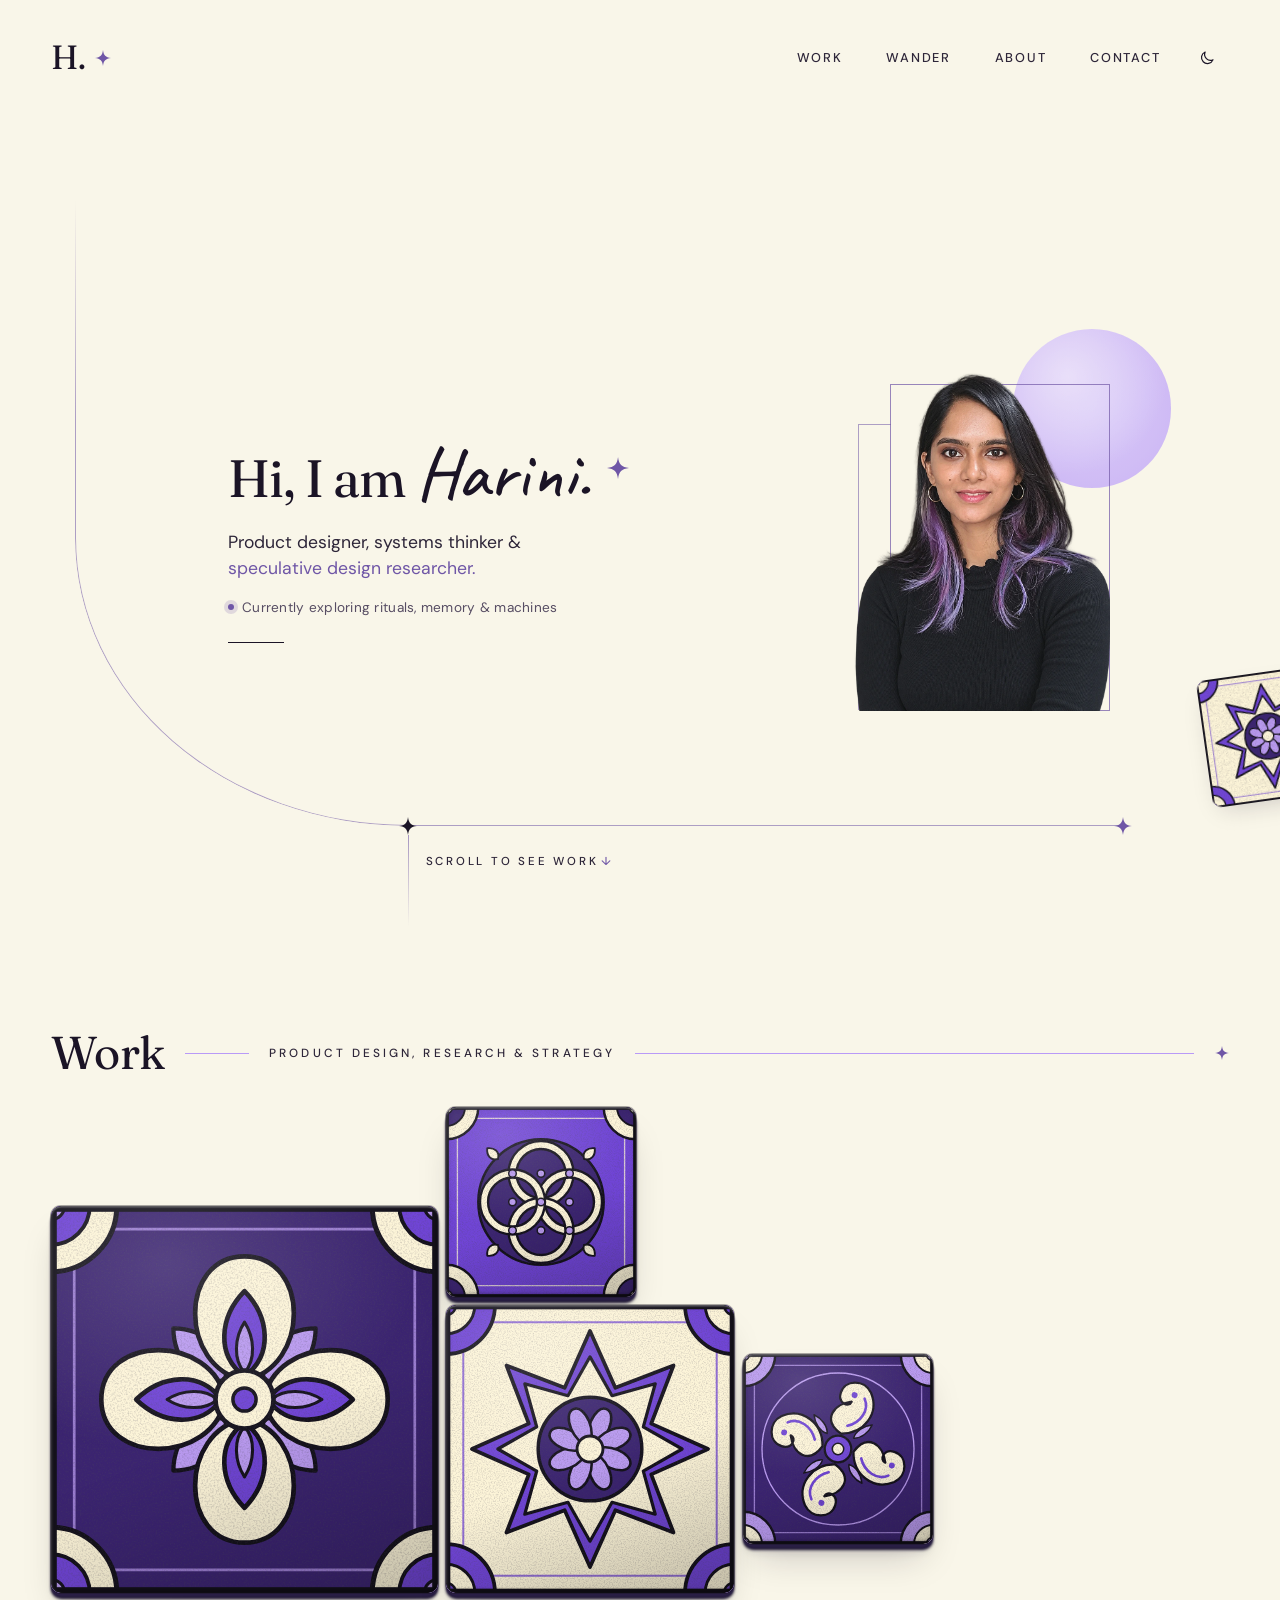
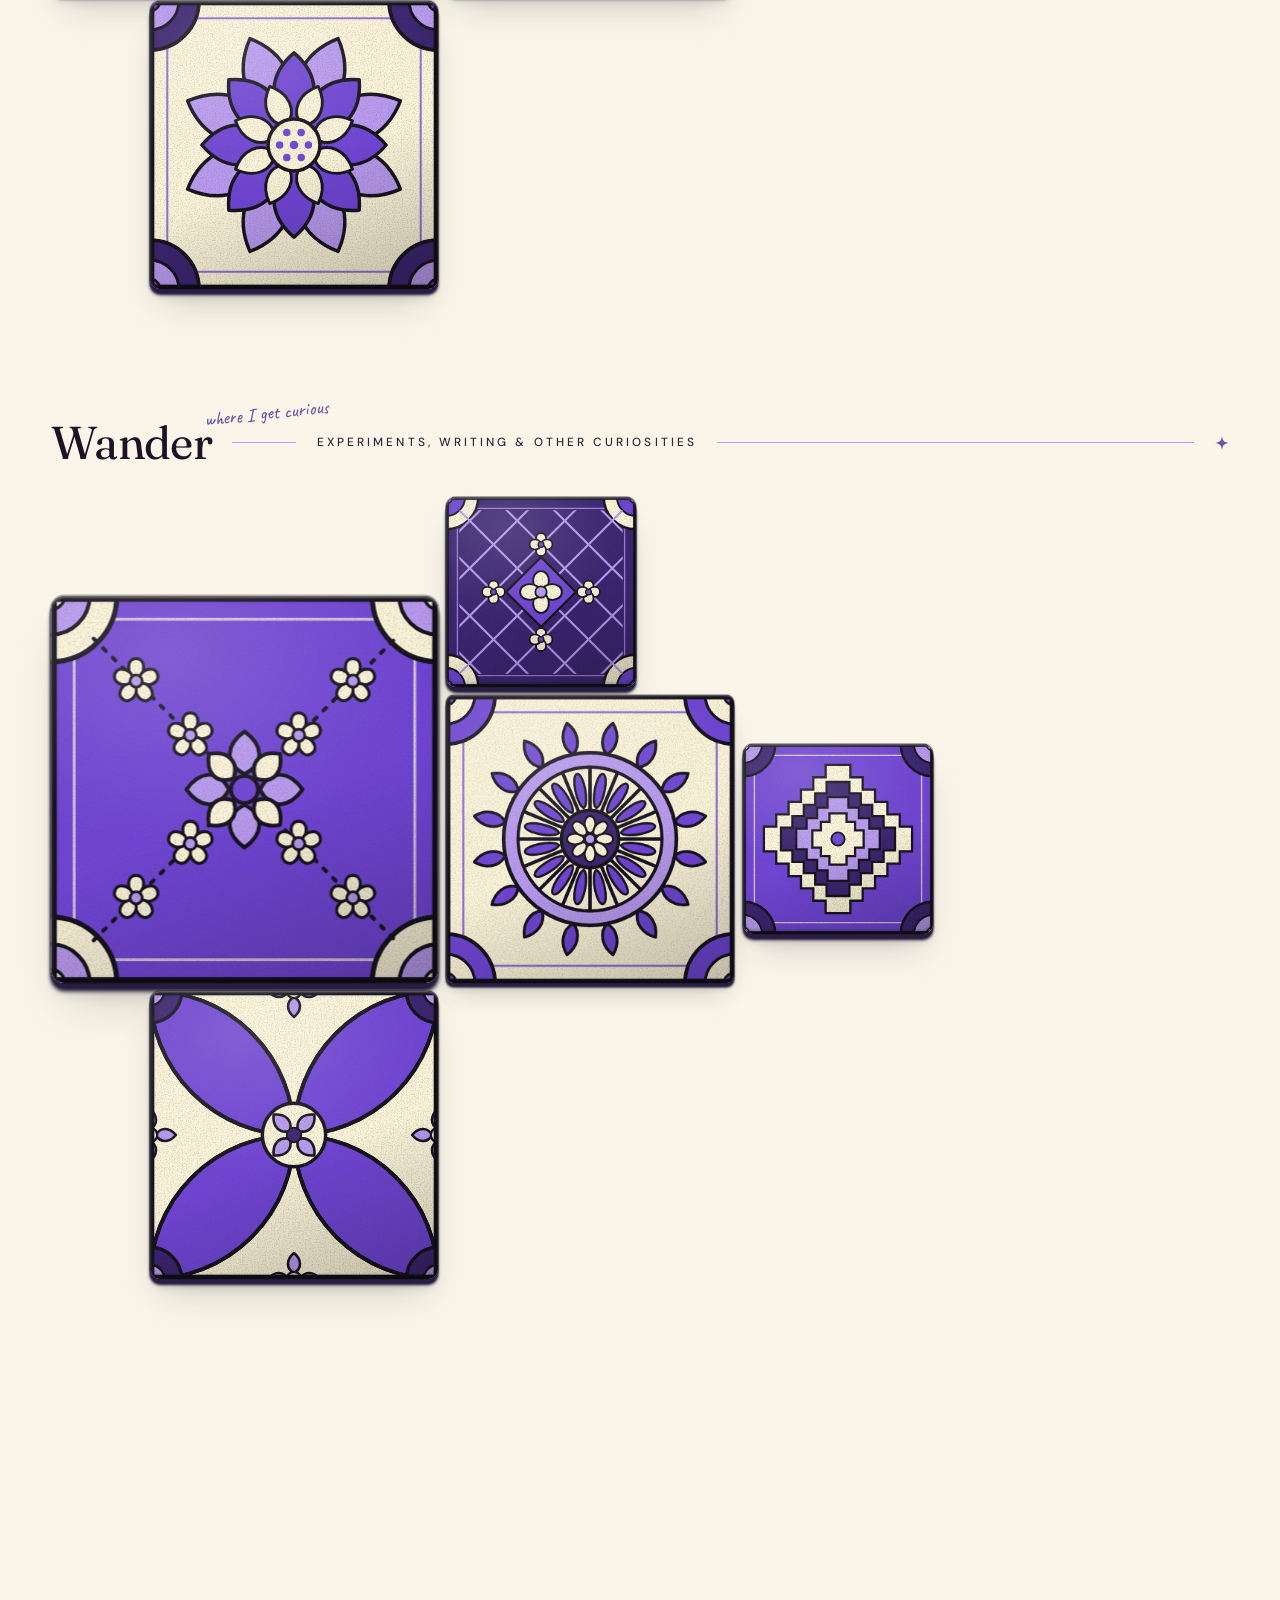
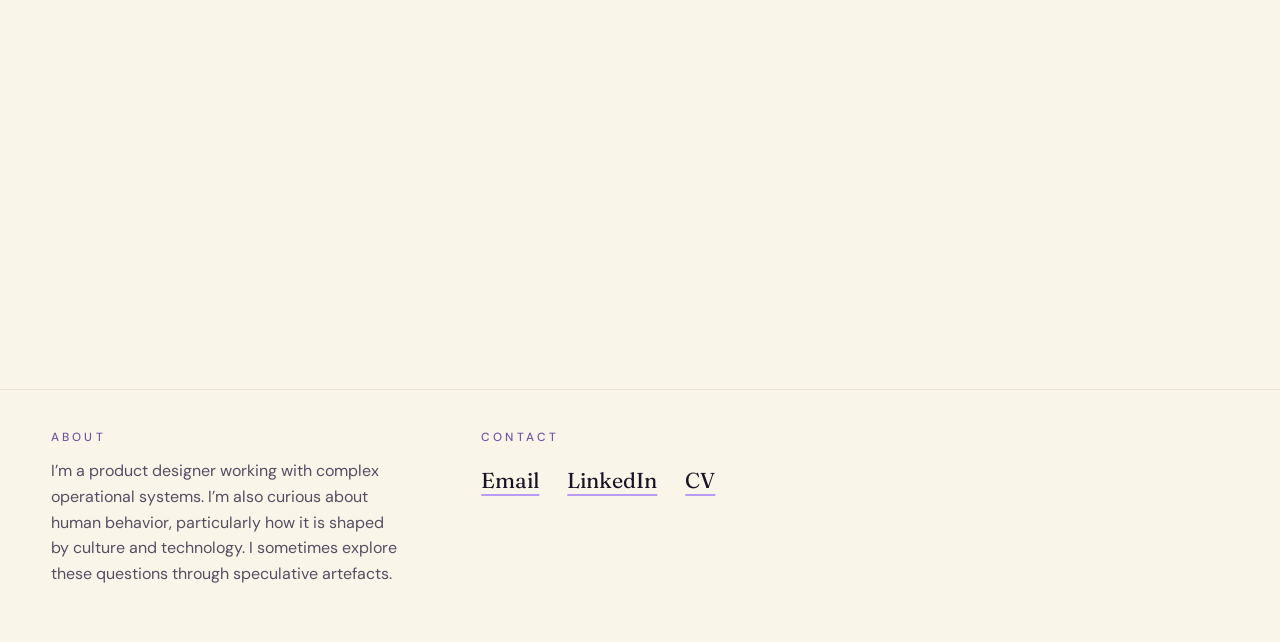
==== commit 7ca0642c: "Landing screen: hello sequence, depth, sticky header and details - Hello sequence on first visit: gr" ====
--- a/index.html
+++ b/index.html
@@ -14,6 +14,7 @@
   <script>
     document.documentElement.classList.add('js');
     try { var t = localStorage.getItem('theme'); if (t === 'light' || t === 'dark') document.documentElement.dataset.theme = t; } catch (e) {}
+    try { if (sessionStorage.getItem('hello')) document.documentElement.classList.add('seen'); else sessionStorage.setItem('hello', '1'); } catch (e) {}
   </script>
 </head>
 <body>
@@ -49,11 +50,13 @@
         <span class="hero-orbit"></span>
         <svg class="spark hero-spark hero-spark--knot"><use href="#spark"/></svg>
         <svg class="spark hero-spark hero-spark--end"><use href="#spark"/></svg>
+        <span class="tile-peek"><img class="art-dark" src="assets/tiles/nakshatra.svg" alt="" width="400" height="400"><img class="art-light" src="assets/tiles/light/nakshatra.svg" alt="" width="400" height="400"></span>
       </div>
       <div class="intro__row">
         <div class="intro__text">
-          <h1 id="intro-title">Hi, I am <span class="nowrap"><span class="name">Harini.</span><svg class="spark spark--title" aria-hidden="true"><use href="#spark"/></svg></span></h1>
-          <p class="role">Product designer, systems thinker &amp; <em>speculative design researcher.</em></p>
+          <h1 id="intro-title"><span class="hello">Hi, I am</span> <span class="nowrap"><span class="name">Harini.</span><button class="spark-btn" type="button" aria-label="Sparkle"><svg class="spark spark--title" aria-hidden="true"><use href="#spark"/></svg></button></span></h1>
+          <p class="role"><span class="sr-only">Product designer, systems thinker &amp; speculative design researcher.</span><span aria-hidden="true">Product designer, systems thinker&nbsp;&amp; <em class="rotator" data-phrases="speculative design researcher.|maker of curious artefacts.|student of everyday futures.">speculative design researcher.</em></span></p>
+          <p class="now"><span class="now__dot" aria-hidden="true"></span>Currently exploring rituals, memory &amp; machines</p>
           <hr class="short-rule">
         </div>
         <figure class="portrait">
@@ -218,11 +221,20 @@
       };
       var label = function () { btn.setAttribute('aria-label', dark() ? 'Switch to light theme' : 'Switch to dark theme'); };
       label();
-      btn.addEventListener('click', function () {
+      btn.addEventListener('click', function (e) {
         var next = dark() ? 'light' : 'dark';
-        root.dataset.theme = next;
-        try { localStorage.setItem('theme', next); } catch (e) {}
-        label();
+        var apply = function () {
+          root.dataset.theme = next;
+          try { localStorage.setItem('theme', next); } catch (err) {}
+          label();
+        };
+        // A circle grows out from the toggle (where supported, motion allowed).
+        if (!document.startViewTransition || matchMedia('(prefers-reduced-motion: reduce)').matches) { apply(); return; }
+        var r = btn.getBoundingClientRect(), x = r.left + r.width / 2, y = r.top + r.height / 2;
+        root.style.setProperty('--tx', x + 'px');
+        root.style.setProperty('--ty', y + 'px');
+        root.style.setProperty('--tr', Math.hypot(Math.max(x, innerWidth - x), Math.max(y, innerHeight - y)) + 'px');
+        document.startViewTransition(apply);
       });
       matchMedia('(prefers-color-scheme: dark)').addEventListener('change', label);
     })();
--- a/styles.css
+++ b/styles.css
@@ -267,7 +267,6 @@
 @media (max-width: 1080px) {
   .intro {
     position: relative;
-    overflow-x: clip;
     min-height: calc(100svh - 96px);
     padding: 0 0 0 9%;
   }
@@ -845,3 +844,164 @@
 .tile__link svg { width: 1em; height: .62em; }
 @container (max-width: 240px) { .tile__link { width: 28px; height: 28px; font-size: 13px; } }
 @container (max-width: 170px) { .tile__link { width: 26px; height: 26px; font-size: 12px; } }
+
+/* =====================================================================
+   Landing screen, round 2
+   ===================================================================== */
+
+/* 8 — header stays reachable; gains a soft surface once the page scrolls */
+.site-header {
+  position: sticky; top: 0; z-index: 20;
+  transition: background-color 300ms, box-shadow 300ms, padding 300ms;
+}
+.site-header.is-stuck {
+  padding-top: 14px; padding-bottom: 14px;
+  background: color-mix(in srgb, var(--bg) 82%, transparent);
+  -webkit-backdrop-filter: blur(12px) saturate(1.2);
+          backdrop-filter: blur(12px) saturate(1.2);
+  box-shadow: 0 1px 0 rgb(var(--orbit) / .18);
+}
+.group, #about, #contact { scroll-margin-top: 96px; }
+
+/* 5 — the sparkle after the name is a small button */
+.spark-btn {
+  display: inline-grid; place-items: center; vertical-align: .32em;
+  margin-left: .22em; padding: .12em; border: 0; border-radius: 50%;
+  background: none; color: inherit; cursor: pointer;
+  font-size: inherit; line-height: 0;
+}
+.spark-btn .spark--title { margin: 0; vertical-align: 0; transition: rotate 300ms var(--ease); }
+.spark-btn:hover .spark--title { rotate: 45deg; }
+.intro h1 .name + .spark-btn { font-size: 1em; }
+.spark-bit {
+  position: fixed; z-index: 30; width: 10px; height: 10px; pointer-events: none;
+  fill: var(--spark); translate: -50% -50%;
+  animation: spark-burst 900ms cubic-bezier(.2, .7, .3, 1) forwards;
+}
+.spark-bit:nth-child(odd) { fill: var(--spark-alt); }
+@keyframes spark-burst {
+  from { transform: translate(0, 0) scale(.4) rotate(0deg); opacity: 1; }
+  to   { transform: translate(var(--bx), var(--by)) scale(1) rotate(90deg); opacity: 0; }
+}
+
+/* 3 — the last phrase of the role rotates (once), cross-fading */
+.rotator { display: block; min-height: 1.5em; transition: opacity 260ms ease, translate 260ms ease; cursor: pointer; }
+.rotator.is-out { opacity: 0; translate: 0 .3em; }
+
+/* 2 — a quiet, current line */
+.now {
+  display: flex; align-items: center; gap: .6em;
+  margin-top: 1rem;
+  font: 400 .85rem/1.4 var(--sans); letter-spacing: .02em;
+  color: var(--muted-text);
+}
+.now__dot {
+  width: 6px; height: 6px; border-radius: 50%; flex: none;
+  background: var(--accent);
+  box-shadow: 0 0 0 4px rgb(var(--orbit) / .18);
+}
+.short-rule { margin-top: 1.6rem; }
+
+/* 6 — a tile corner peeking in at the bottom-right, a hint of what's below */
+.tile-peek {
+  position: absolute; right: calc(-1 * var(--gutter) - 52px); bottom: calc(13% + 26px);
+  width: 128px; aspect-ratio: 1; border-radius: 10px; overflow: hidden;
+  rotate: -8deg;
+  box-shadow: 0 10px 24px -10px var(--cast-2);
+  opacity: .9;
+}
+.tile-peek img { width: 100%; height: 100%; }
+.tile-peek .art-light { display: none; }
+:root:not([data-theme="dark"]) .tile-peek .art-light { display: block; }
+:root:not([data-theme="dark"]) .tile-peek .art-dark { display: none; }
+@media (prefers-color-scheme: dark) {
+  :root:not([data-theme="light"]) .tile-peek .art-light { display: none; }
+  :root:not([data-theme="light"]) .tile-peek .art-dark { display: block; }
+}
+/* the peek bleeds off the screen edge, not the content margin */
+.layout { overflow-x: clip; }
+.intro { overflow-x: visible; }
+
+/* 4 — layered depth: decorations drift by different amounts with the cursor */
+.portrait__disc  { translate: calc(var(--px, 0) * 10px) calc(var(--py, 0) * 10px); }
+.portrait__frame { translate: calc(var(--px, 0) * 4px)  calc(var(--py, 0) * 4px); }
+.portrait img    { translate: calc(var(--px, 0) * -2px) calc(var(--py, 0) * -2px); }
+.hero-orbit      { translate: calc(var(--px, 0) * 3px)  calc(var(--py, 0) * 3px); }
+.tile-peek       { translate: calc(var(--px, 0) * 7px)  calc(var(--py, 0) * 5px); }
+.portrait__disc, .portrait__frame, .portrait img, .hero-orbit, .tile-peek { transition: translate 600ms cubic-bezier(.2, .7, .3, 1); }
+
+/* 7 — a dot travels down the scroll-cue line a few times */
+.scroll-cue::after {
+  content: ""; position: absolute; left: -2px; top: 9px; width: 5px; height: 5px; border-radius: 50%;
+  background: var(--accent); opacity: 0;
+  animation: cue-dot 1.6s ease-in 3;
+  animation-delay: 3s;
+}
+@keyframes cue-dot {
+  0%   { top: 9px; opacity: 0; }
+  20%  { opacity: 1; }
+  100% { top: calc(100% - 6px); opacity: 0; }
+}
+
+/* 1 — hello sequence, first visit only */
+@keyframes rise { from { opacity: 0; translate: 0 12px; } to { opacity: 1; translate: 0 0; } }
+@keyframes write { from { clip-path: inset(-25% 100% -25% 0); } to { clip-path: inset(-25% -5% -25% 0); } }
+@keyframes draw-rule { from { scale: 0 1; } to { scale: 1 1; } }
+@keyframes appear { from { opacity: 0; scale: .96; } to { opacity: 1; scale: 1; } }
+html.js:not(.seen) .intro .hello      { animation: rise 600ms var(--ease) 150ms both; }
+html.js:not(.seen) .intro .name       { display: inline-block; animation: write 1100ms cubic-bezier(.5, .1, .4, 1) 550ms both; }
+html.js:not(.seen) .intro .spark-btn  { animation: appear 400ms var(--ease) 1550ms both; }
+html.js:not(.seen) .intro .role       { animation: rise 600ms var(--ease) 1500ms both; }
+html.js:not(.seen) .intro .now        { animation: rise 600ms var(--ease) 1700ms both; }
+html.js:not(.seen) .intro .short-rule { transform-origin: left; animation: draw-rule 600ms var(--ease) 1850ms both; }
+html.js:not(.seen) .intro .portrait   { animation: appear 900ms var(--ease) 900ms both; }
+html.js:not(.seen) .intro .hero-orbit { animation: orbit-draw 1500ms cubic-bezier(.6, 0, .25, 1) 1200ms both; }
+html.js:not(.seen) .intro .hero-spark--knot { animation-delay: 2300ms, 3000ms; }
+html.js:not(.seen) .intro .hero-spark--end  { animation-delay: 2700ms, 3400ms; }
+html.js:not(.seen) .intro .tile-peek  { animation: appear 700ms var(--ease) 2600ms both; }
+html.js:not(.seen) .intro .scroll-cue { animation: cue-in 700ms var(--ease) 2800ms both; }
+html.js:not(.seen) .scroll-cue::after { animation-delay: 3.6s; }
+/* returning in the same visit: everything is already in place */
+html.seen .hero-orbit, html.seen .hero-spark, html.seen .scroll-cue, html.seen .spark--title { animation: none; }
+html.seen .scroll-cue::after { animation: none; }
+
+/* 10 — theme switch: a circle grows out from the toggle */
+::view-transition-old(root), ::view-transition-new(root) { animation: none; mix-blend-mode: normal; }
+::view-transition-new(root) { animation: theme-reveal 650ms cubic-bezier(.4, 0, .2, 1); }
+@keyframes theme-reveal {
+  from { clip-path: circle(0 at var(--tx, 100%) var(--ty, 0)); }
+  to   { clip-path: circle(var(--tr, 150vmax) at var(--tx, 100%) var(--ty, 0)); }
+}
+
+/* 9 — phones: compose the first screen higher, give the photo more presence */
+@media (max-width: 1080px) {
+  .intro { min-height: calc(100svh - 84px); justify-content: flex-start; padding-top: clamp(48px, 11svh, 120px); }
+  .hero-orbit { top: 2%; }
+  .tile-peek { width: 84px; right: calc(-1 * var(--gutter) - 34px); bottom: calc(14% + 18px); border-radius: 7px; }
+  .now { font-size: .78rem; margin-top: .8rem; }
+}
+@media (max-width: 640px) {
+  .intro { padding-top: clamp(36px, 9svh, 90px); }
+  .portrait { --w: clamp(140px, 41vw, 220px); }
+  .now { align-items: flex-start; }
+  .now__dot { margin-top: .45em; }
+  .site-header.is-stuck { padding-top: 10px; padding-bottom: 10px; }
+  .group, #about, #contact { scroll-margin-top: 72px; }
+}
+@media (max-width: 380px) {
+  .portrait { --w: 36vw; }
+  .now { font-size: .72rem; }
+}
+
+@media (prefers-reduced-motion: reduce) {
+  html.js .intro *, .scroll-cue::after { animation: none !important; }
+  .portrait__disc, .portrait__frame, .portrait img, .hero-orbit, .tile-peek { translate: none; transition: none; }
+  .rotator { transition: none; }
+  .spark-bit { display: none; }
+  ::view-transition-new(root) { animation: none; }
+}
+@media (max-width: 640px) {
+  /* every phrase gets two lines on phones, so the rotation never shifts the layout */
+  .rotator { min-height: 3em; }
+}
+@media (max-width: 380px) { .rotator { min-height: 4.5em; } }
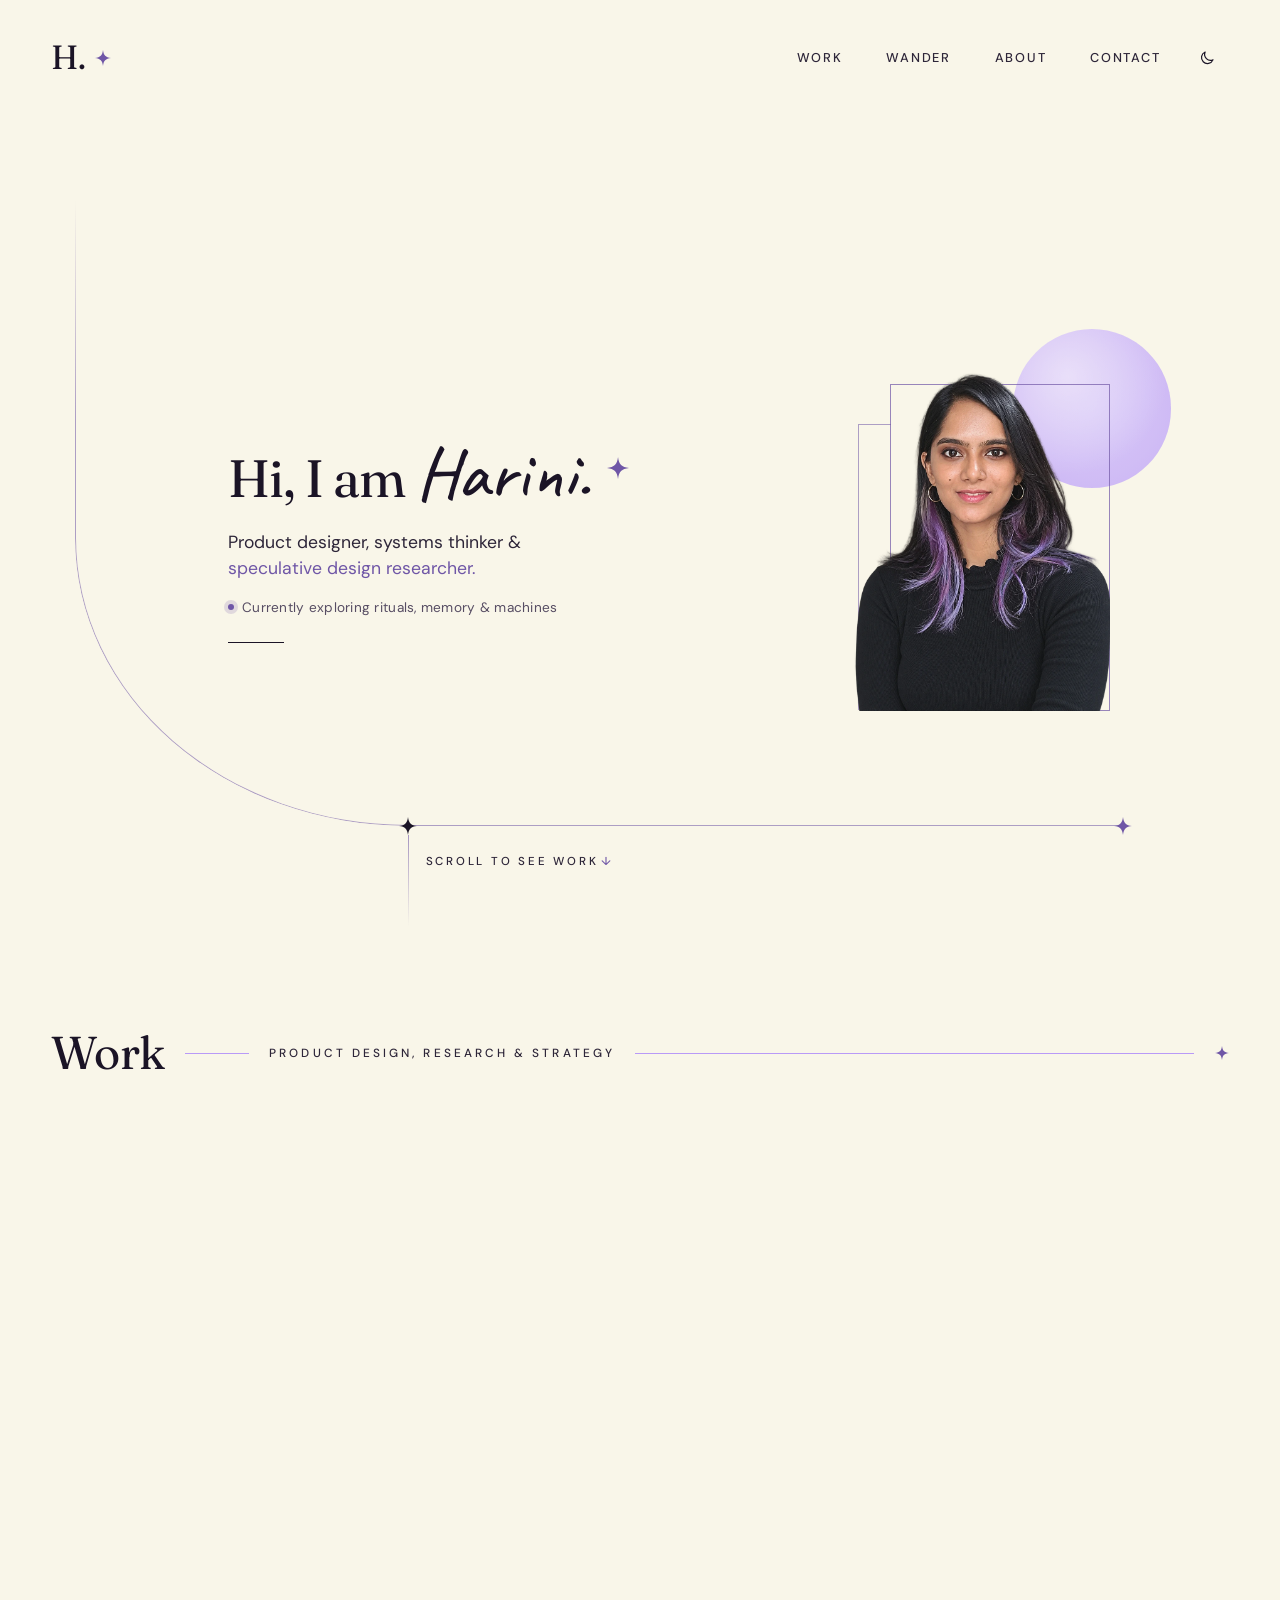
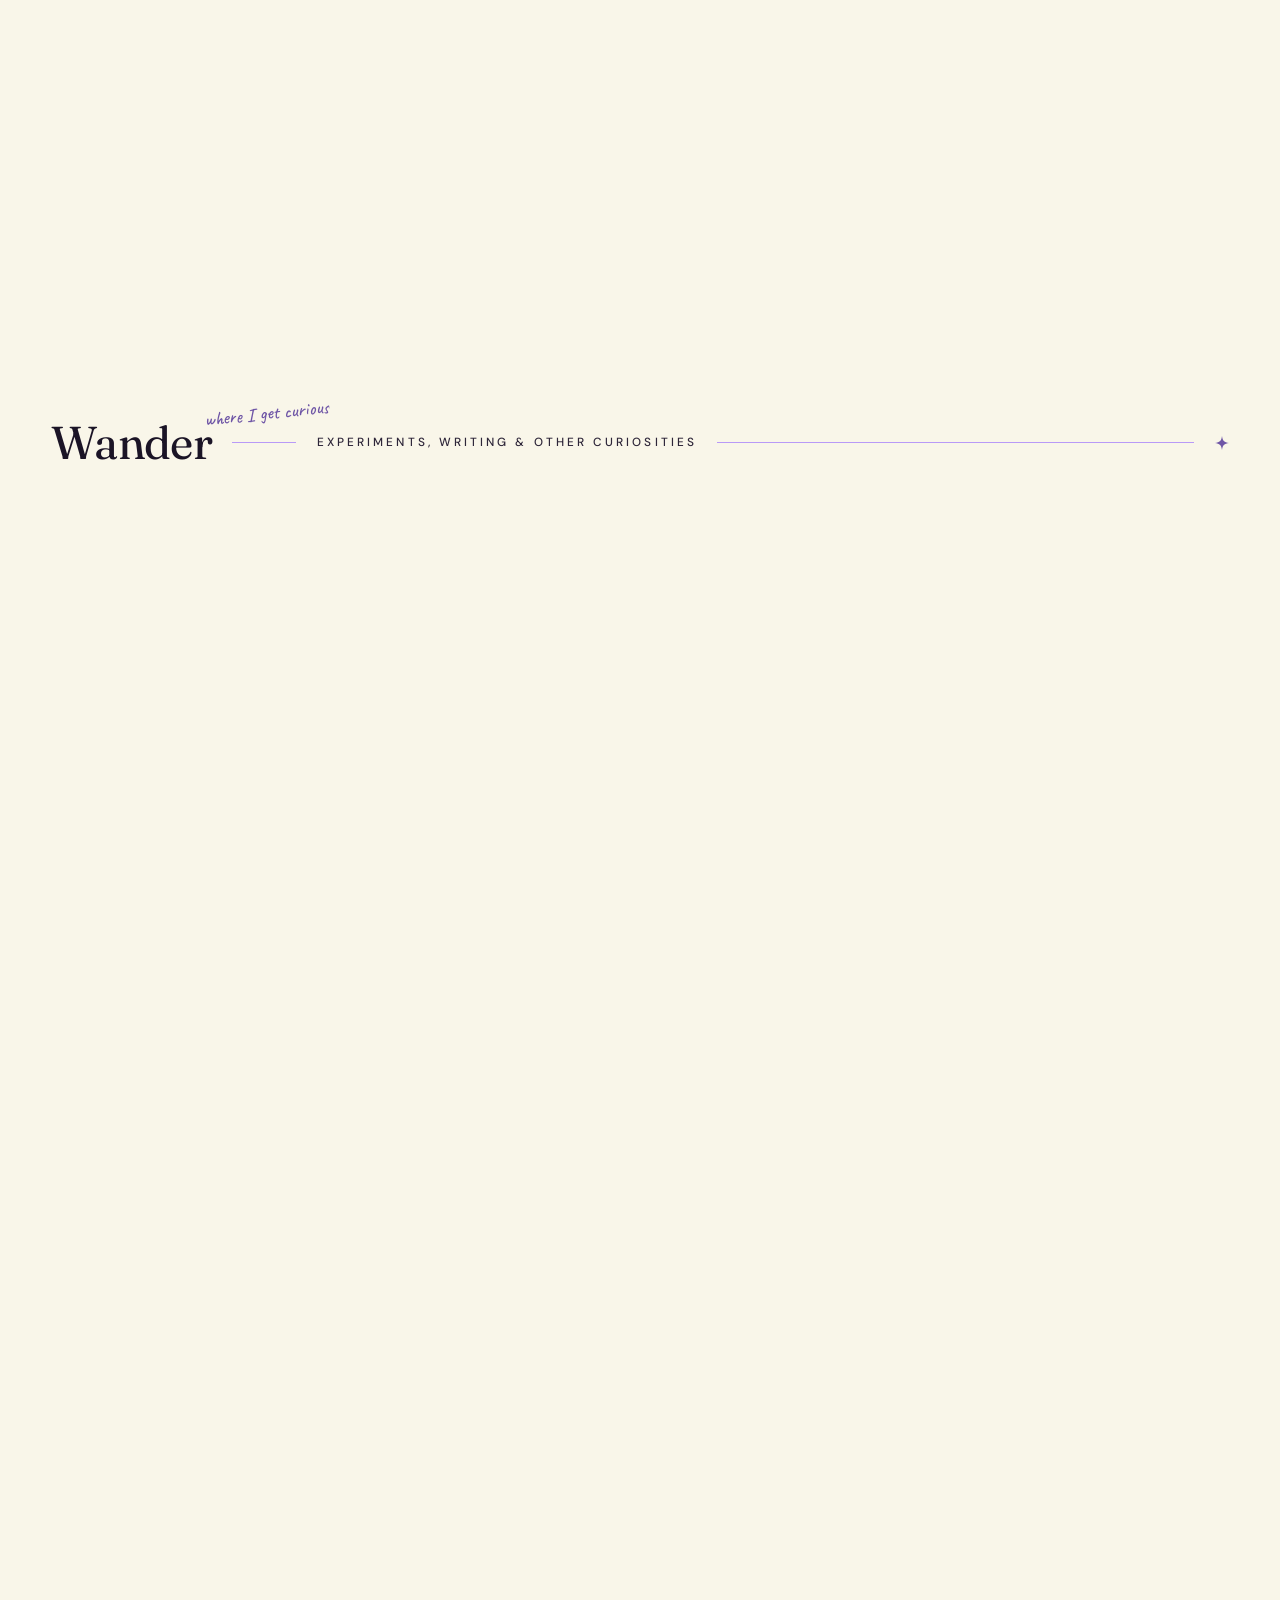
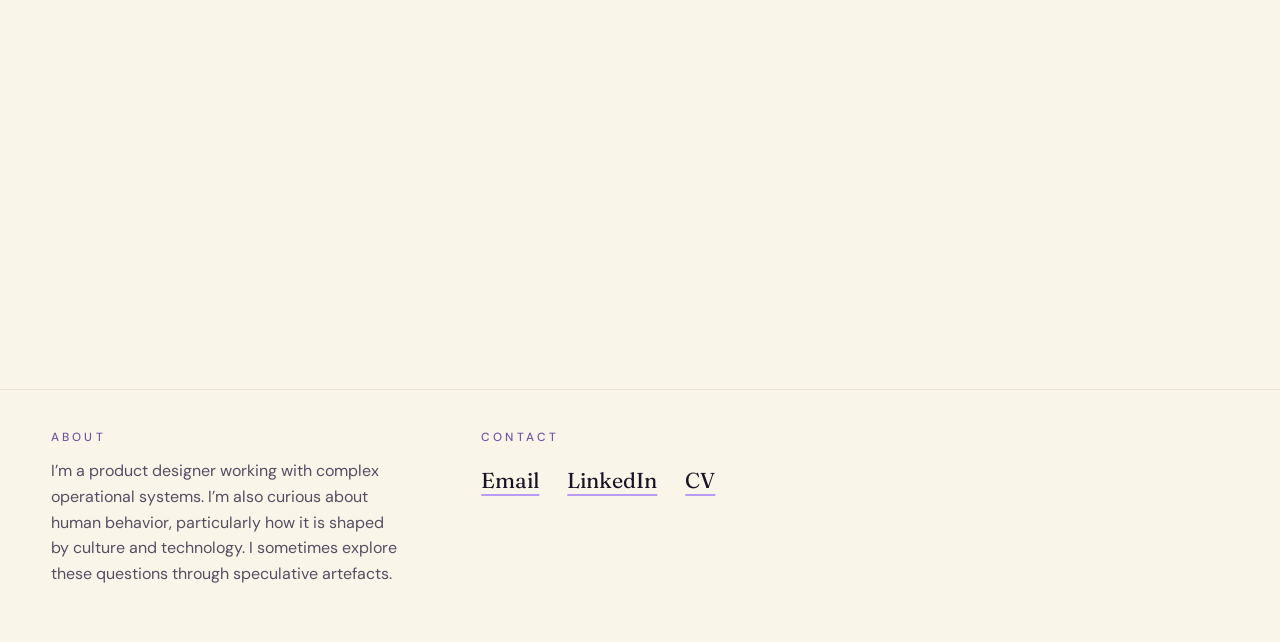
==== commit 3ac6d0ad: "Remove the peeking tile from the landing screen Co-Authored-By: Claude Opus 5.5 <noreply@anthropic.c" ====
--- a/index.html
+++ b/index.html
@@ -50,7 +50,6 @@
         <span class="hero-orbit"></span>
         <svg class="spark hero-spark hero-spark--knot"><use href="#spark"/></svg>
         <svg class="spark hero-spark hero-spark--end"><use href="#spark"/></svg>
-        <span class="tile-peek"><img class="art-dark" src="assets/tiles/nakshatra.svg" alt="" width="400" height="400"><img class="art-light" src="assets/tiles/light/nakshatra.svg" alt="" width="400" height="400"></span>
       </div>
       <div class="intro__row">
         <div class="intro__text">
--- a/styles.css
+++ b/styles.css
@@ -902,23 +902,6 @@
 }
 .short-rule { margin-top: 1.6rem; }
 
-/* 6 — a tile corner peeking in at the bottom-right, a hint of what's below */
-.tile-peek {
-  position: absolute; right: calc(-1 * var(--gutter) - 52px); bottom: calc(13% + 26px);
-  width: 128px; aspect-ratio: 1; border-radius: 10px; overflow: hidden;
-  rotate: -8deg;
-  box-shadow: 0 10px 24px -10px var(--cast-2);
-  opacity: .9;
-}
-.tile-peek img { width: 100%; height: 100%; }
-.tile-peek .art-light { display: none; }
-:root:not([data-theme="dark"]) .tile-peek .art-light { display: block; }
-:root:not([data-theme="dark"]) .tile-peek .art-dark { display: none; }
-@media (prefers-color-scheme: dark) {
-  :root:not([data-theme="light"]) .tile-peek .art-light { display: none; }
-  :root:not([data-theme="light"]) .tile-peek .art-dark { display: block; }
-}
-/* the peek bleeds off the screen edge, not the content margin */
 .layout { overflow-x: clip; }
 .intro { overflow-x: visible; }
 
@@ -927,8 +910,7 @@
 .portrait__frame { translate: calc(var(--px, 0) * 4px)  calc(var(--py, 0) * 4px); }
 .portrait img    { translate: calc(var(--px, 0) * -2px) calc(var(--py, 0) * -2px); }
 .hero-orbit      { translate: calc(var(--px, 0) * 3px)  calc(var(--py, 0) * 3px); }
-.tile-peek       { translate: calc(var(--px, 0) * 7px)  calc(var(--py, 0) * 5px); }
-.portrait__disc, .portrait__frame, .portrait img, .hero-orbit, .tile-peek { transition: translate 600ms cubic-bezier(.2, .7, .3, 1); }
+.portrait__disc, .portrait__frame, .portrait img, .hero-orbit { transition: translate 600ms cubic-bezier(.2, .7, .3, 1); }
 
 /* 7 — a dot travels down the scroll-cue line a few times */
 .scroll-cue::after {
@@ -958,7 +940,6 @@
 html.js:not(.seen) .intro .hero-orbit { animation: orbit-draw 1500ms cubic-bezier(.6, 0, .25, 1) 1200ms both; }
 html.js:not(.seen) .intro .hero-spark--knot { animation-delay: 2300ms, 3000ms; }
 html.js:not(.seen) .intro .hero-spark--end  { animation-delay: 2700ms, 3400ms; }
-html.js:not(.seen) .intro .tile-peek  { animation: appear 700ms var(--ease) 2600ms both; }
 html.js:not(.seen) .intro .scroll-cue { animation: cue-in 700ms var(--ease) 2800ms both; }
 html.js:not(.seen) .scroll-cue::after { animation-delay: 3.6s; }
 /* returning in the same visit: everything is already in place */
@@ -977,7 +958,6 @@
 @media (max-width: 1080px) {
   .intro { min-height: calc(100svh - 84px); justify-content: flex-start; padding-top: clamp(48px, 11svh, 120px); }
   .hero-orbit { top: 2%; }
-  .tile-peek { width: 84px; right: calc(-1 * var(--gutter) - 34px); bottom: calc(14% + 18px); border-radius: 7px; }
   .now { font-size: .78rem; margin-top: .8rem; }
 }
 @media (max-width: 640px) {
@@ -995,7 +975,7 @@
 
 @media (prefers-reduced-motion: reduce) {
   html.js .intro *, .scroll-cue::after { animation: none !important; }
-  .portrait__disc, .portrait__frame, .portrait img, .hero-orbit, .tile-peek { translate: none; transition: none; }
+  .portrait__disc, .portrait__frame, .portrait img, .hero-orbit { translate: none; transition: none; }
   .rotator { transition: none; }
   .spark-bit { display: none; }
   ::view-transition-new(root) { animation: none; }
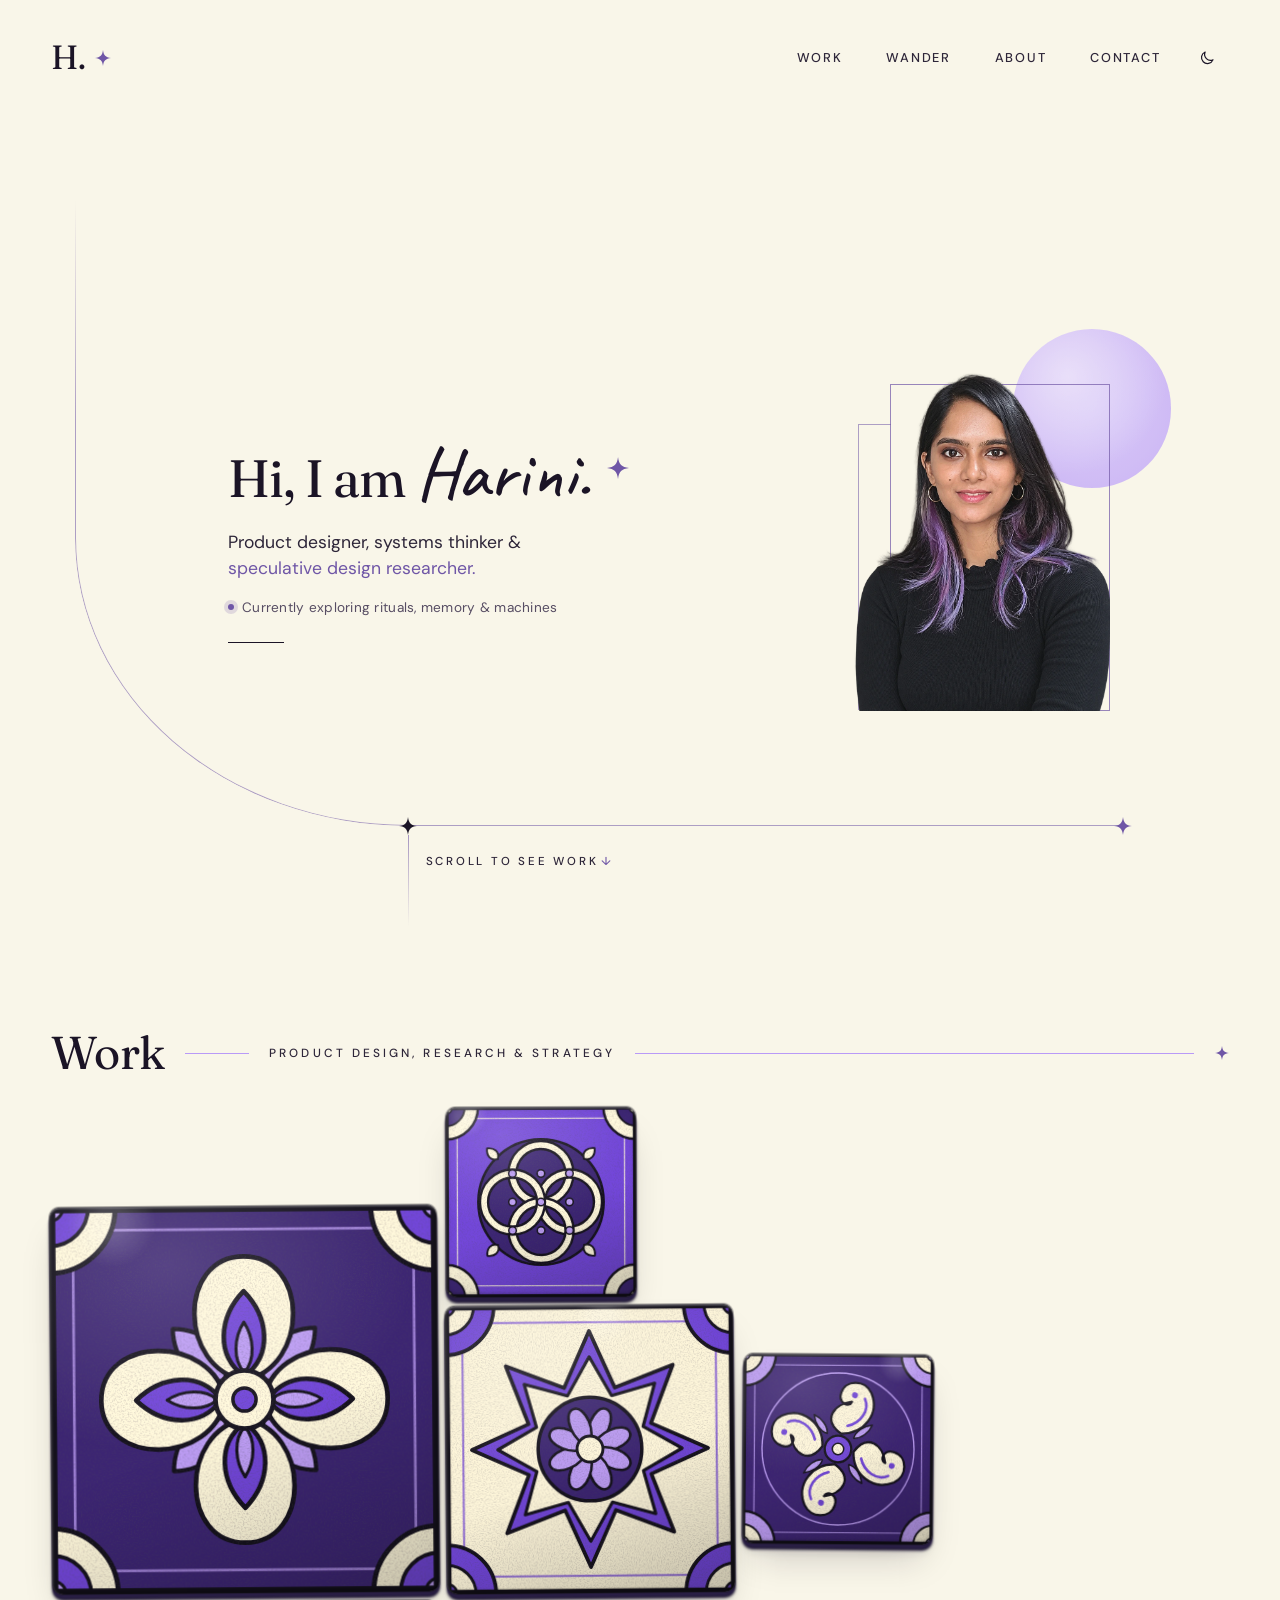
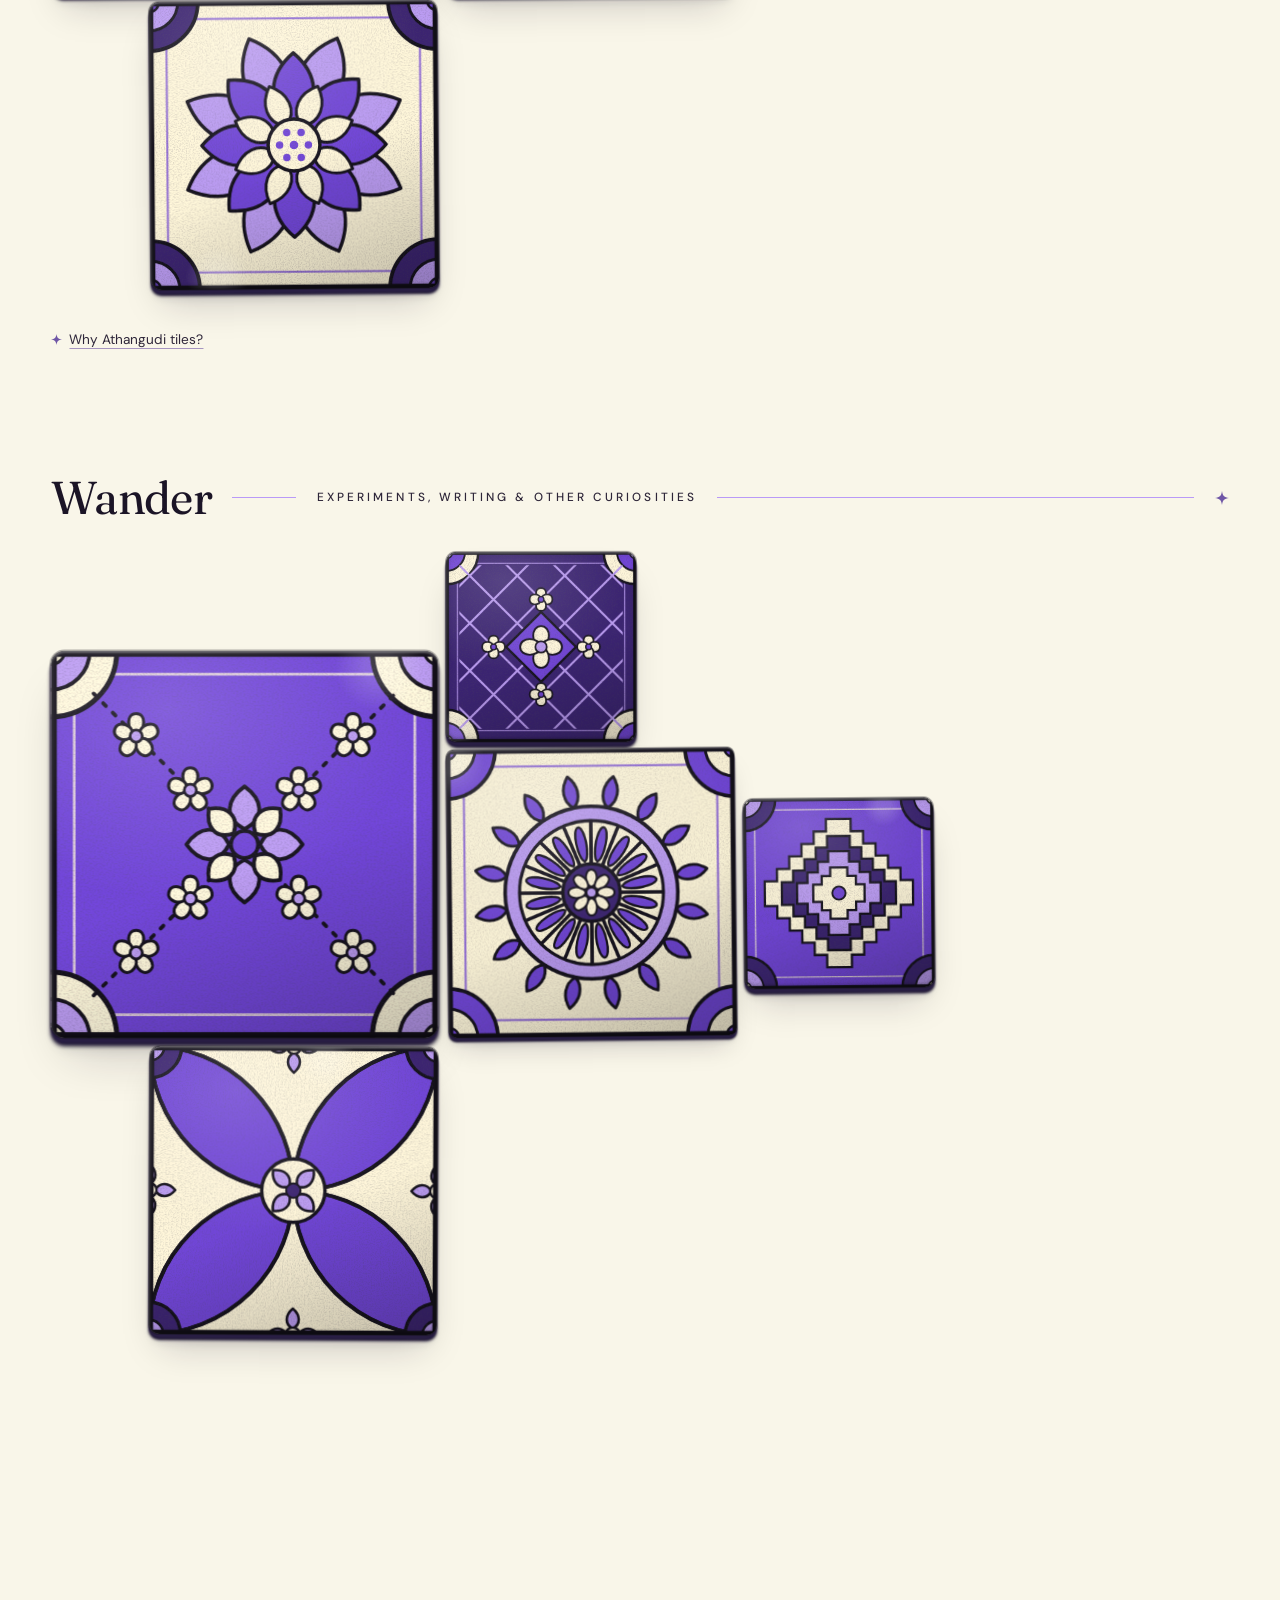
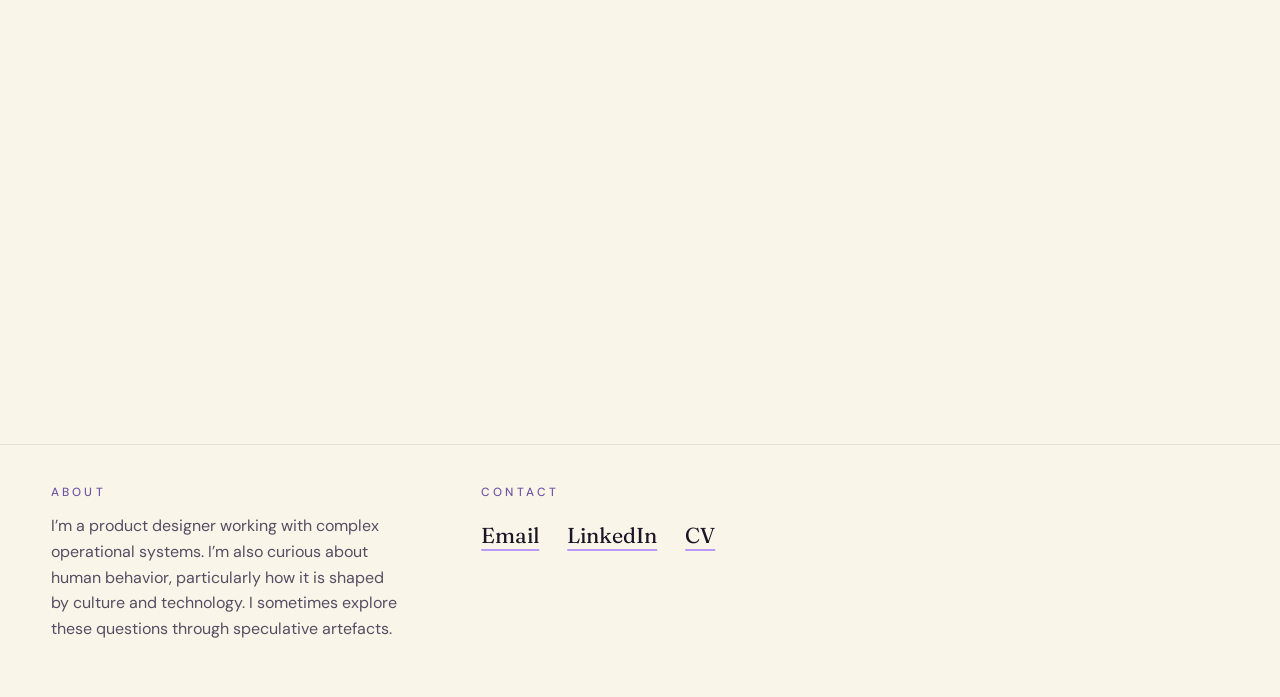
==== commit 2b5f0321: "Add an Athangudi tiles page and a link to it under Work The new page explains what Athangudi tiles a" ====
--- a/index.html
+++ b/index.html
@@ -129,6 +129,7 @@
             </div>
           </li>
         </ul>
+        <p class="tiles-note"><svg class="spark" aria-hidden="true"><use href="#spark"/></svg><a href="athangudi.html">Why Athangudi tiles?</a></p>
       </section>
 
       <!-- WANDER -------------------------------------------------------- -->
--- a/styles.css
+++ b/styles.css
@@ -985,3 +985,184 @@
   .rotator { min-height: 3em; }
 }
 @media (max-width: 380px) { .rotator { min-height: 4.5em; } }
+
+/* =====================================================================
+   Tile reverse, part of the page: page-coloured surface, the hero's thin
+   frame line and lilac rule, and a crisp quarter of the tile's own motif
+   tucked into the bottom-left corner.
+   ===================================================================== */
+:root { --back-bg: #FCF4D8; --back-edge: #D9CBA3; --back-edge-2: #BCAC80; }
+@media (prefers-color-scheme: dark) {
+  :root:not([data-theme="light"]) { --back-bg: #1F1A2A; --back-edge: #130F1B; --back-edge-2: #0B0810; }
+}
+:root[data-theme="dark"] { --back-bg: #1F1A2A; --back-edge: #130F1B; --back-edge-2: #0B0810; }
+
+.tile__back {
+  --q: calc(8cqi + 26px);
+  background: var(--back-bg);
+  color: var(--heading);
+  --edge: var(--back-edge);
+  --edge-dark: var(--back-edge-2);
+  box-shadow:
+    inset 0 1px 1px rgb(255 255 255 / .18), inset 0 -2px 4px rgb(0 0 0 / .12),
+    0 0 0 1px rgb(var(--frame) / .25),
+    0 2px 1px var(--edge), 0 4px 2px var(--edge), 0 6px 3px var(--edge-dark),
+    0 10px 12px -4px var(--cast-1),
+    0 22px 36px -12px var(--cast-2);
+}
+/* quarter of the motif, its centre on the bottom-left corner */
+.tile__back::before {
+  inset: auto auto 0 0;
+  width: var(--q); height: var(--q);
+  z-index: -1;
+  background: var(--art) 100% 0 / calc(var(--q) * 2) calc(var(--q) * 2) no-repeat;
+  filter: none; opacity: 1;
+  border-bottom-left-radius: 10px;
+}
+/* the hero's thin frame line, inset */
+.tile__back::after {
+  inset: 5cqi;
+  background: none;
+  border: 1px solid rgb(var(--frame) / .4);
+  border-radius: 6px;
+  z-index: -1;
+}
+.tile__title { color: var(--heading); }
+.tile__title::before { color: var(--accent); }
+.tile__title::after { background: rgb(var(--orbit) / .65); }
+.tile__desc { color: var(--muted-text); }
+.tile__link { color: var(--heading); border-color: rgb(var(--frame) / .6); background: var(--back-bg); }
+.tile__link:hover, .tile:has(.tile__link:focus-visible) .tile__link {
+  background: var(--accent); border-color: var(--accent); color: var(--back-bg);
+}
+@container (max-width: 240px) { .tile__back { --q: calc(7cqi + 24px); } .tile__back::after { inset: 4cqi; } }
+@container (max-width: 170px) { .tile__back { --q: calc(6cqi + 22px); } }
+
+/* 2 — hand-laid: a hair of rotation, a slight shade shift, one worn spot */
+.tile { transform: perspective(900px) rotateX(var(--rx, 0deg)) rotateY(var(--ry, 0deg)) rotate(var(--rz, 0deg)); }
+.tile__front img { filter: brightness(var(--shade, 1)); }
+.tile__front::after {
+  background:
+    radial-gradient(circle at var(--wx, 50%) var(--wy, 4%), rgb(255 255 255 / .16) 0 3%, transparent 9%),
+    radial-gradient(120% 90% at 30% 15%, rgb(255 255 255 / .14), transparent 55%),
+    linear-gradient(160deg, transparent 55%, rgb(0 0 0 / .22));
+}
+
+/* 8 — the tile turns the way the cursor came in */
+.tile[data-flip="up"] .tile__back, .tile[data-flip="down"] .tile__back { transform: rotateX(180deg); }
+.tile.is-active[data-flip="left"]  .tile__inner { transform: rotateY(-180deg); }
+.tile.is-active[data-flip="right"] .tile__inner { transform: rotateY(180deg); }
+.tile.is-active[data-flip="up"]    .tile__inner { transform: rotateX(180deg); }
+.tile.is-active[data-flip="down"]  .tile__inner { transform: rotateX(-180deg); }
+
+/* 10 — the cluster responds: the turned tile lifts, its neighbours recede */
+.tile__inner { transition: transform var(--flip) var(--ease), top 260ms var(--ease), bottom 260ms var(--ease); }
+.tile.is-active .tile__inner { top: -5px; bottom: 5px; }
+.tile__face { transition: box-shadow 260ms var(--ease), filter 300ms var(--ease); }
+.tiles:has(.tile.is-active) > .tile:not(.is-active) .tile__face { filter: saturate(.7) brightness(.94); }
+:root[data-theme="dark"] .tiles:has(.tile.is-active) > .tile:not(.is-active) .tile__face { filter: saturate(.7) brightness(.8); }
+@media (prefers-color-scheme: dark) {
+  :root:not([data-theme="light"]) .tiles:has(.tile.is-active) > .tile:not(.is-active) .tile__face { filter: saturate(.7) brightness(.8); }
+}
+
+/* 11 — touch: a light press tips the tile forward before it turns */
+.tile.is-pressed { --rx: 10deg; }
+
+@media (prefers-reduced-motion: reduce) {
+  .tile[data-flip] .tile__back { transform: none; }
+  .tile.is-active[data-flip] .tile__inner { transform: none; }
+  .tile.is-active .tile__inner { top: 0; bottom: 0; }
+  .tile.is-pressed { --rx: 0deg; }
+}
+/* the motif corner: a clean quarter-disc showing only the tile's centre motif */
+.tile__back::before {
+  background-size: calc(var(--q) * 3.4) calc(var(--q) * 3.4);
+  background-position: calc(var(--q) * -1.7) calc(var(--q) * -0.7);
+  border-radius: 0 100% 0 10px;
+  box-shadow: inset -1px 1px 0 rgb(var(--frame) / .55);
+}
+
+/* =====================================================================
+   Link under the Work tiles, and the Athangudi notes page
+   ===================================================================== */
+.tiles-note {
+  display: flex; align-items: center; gap: .55em;
+  margin-top: clamp(28px, 4vh, 44px);
+  font: 400 .85rem/1.4 var(--sans); color: var(--muted-text);
+}
+.tiles-note .spark { width: 11px; height: 11px; }
+.tiles-note a {
+  color: var(--text);
+  text-decoration: underline; text-decoration-color: rgb(var(--orbit) / .6);
+  text-underline-offset: 4px; text-decoration-thickness: 1px;
+}
+.tiles-note a:hover { color: var(--accent); text-decoration-color: var(--accent); }
+
+.article {
+  max-width: 760px; margin: 0 auto;
+  padding: clamp(24px, 5vh, 56px) var(--gutter) clamp(64px, 12vh, 120px);
+}
+.back-link {
+  display: inline-flex; align-items: center; gap: .6em; min-height: 44px;
+  font: 500 .74rem/1 var(--sans); letter-spacing: .2em; text-transform: uppercase;
+  color: var(--text); text-decoration: none;
+}
+.back-link svg { width: 18px; height: 11px; rotate: 180deg; transition: translate 200ms var(--ease); }
+.back-link:hover { color: var(--accent); }
+.back-link:hover svg { translate: -3px 0; }
+
+.article__head { margin: clamp(28px, 6vh, 64px) 0 clamp(36px, 6vh, 64px); }
+.article__kicker {
+  font: 500 .74rem/1.3 var(--sans); letter-spacing: .24em; text-transform: uppercase;
+  color: var(--accent);
+}
+.article h1 {
+  margin-top: .6rem;
+  font: 400 clamp(2.4rem, 5vw, 3.8rem)/1.08 var(--serif); letter-spacing: -.015em;
+  color: var(--heading);
+}
+.article h1 .name { font: 500 1.2em/1 var(--hand); letter-spacing: 0; margin-right: .12em; }
+.article__lede {
+  margin-top: 1.4rem; max-width: 36ch;
+  font: 400 clamp(1.1rem, 1.6vw, 1.3rem)/1.55 var(--sans); color: var(--text);
+}
+
+.article__section { padding-top: clamp(28px, 5vh, 48px); border-top: 1px solid var(--divider); margin-top: clamp(28px, 5vh, 48px); }
+.article__section h2 {
+  font: 400 clamp(1.5rem, 2.4vw, 2rem)/1.2 var(--serif); color: var(--heading);
+  margin-bottom: 1rem;
+}
+.article__section p { max-width: 62ch; font-size: 1.02rem; line-height: 1.75; color: var(--text); }
+.article__section p + p { margin-top: 1.1rem; }
+.article__section a { color: var(--accent); text-underline-offset: 3px; }
+
+.motifs {
+  list-style: none; padding: 0; margin-top: 2rem;
+  display: grid; grid-template-columns: repeat(auto-fill, minmax(min(100%, 320px), 1fr));
+  gap: 22px 28px;
+}
+.motif { display: flex; gap: 16px; align-items: flex-start; }
+.motif__tile {
+  flex: none; width: 72px; aspect-ratio: 1; border-radius: 8px; overflow: hidden;
+  box-shadow: 0 0 0 1px rgb(21 18 28 / .3), 0 3px 2px var(--cast-1), 0 10px 18px -8px var(--cast-2);
+}
+.motif__tile img { width: 100%; height: 100%; }
+.motif__tile .art-light { display: none; }
+:root:not([data-theme="dark"]) .motif__tile .art-light { display: block; }
+:root:not([data-theme="dark"]) .motif__tile .art-dark { display: none; }
+@media (prefers-color-scheme: dark) {
+  :root:not([data-theme="light"]) .motif__tile .art-light { display: none; }
+  :root:not([data-theme="light"]) .motif__tile .art-dark { display: block; }
+}
+.motif__text { font-size: .92rem; line-height: 1.5; color: var(--text); }
+.motif__text strong { font: 500 1.1rem/1.2 var(--serif); color: var(--heading); }
+.motif__en { color: var(--accent); margin-left: .35em; }
+.motif__desc { display: block; margin-top: .3rem; color: var(--muted-text); }
+
+.article__end { margin-top: clamp(40px, 7vh, 72px); }
+.article__end a {
+  display: inline-flex; align-items: center; gap: .7em; min-height: 44px;
+  font: 400 1.35rem/1 var(--serif); color: var(--heading);
+  text-decoration: underline; text-decoration-color: var(--line); text-underline-offset: 6px;
+}
+.article__end svg { width: 20px; height: 12px; color: var(--accent); }
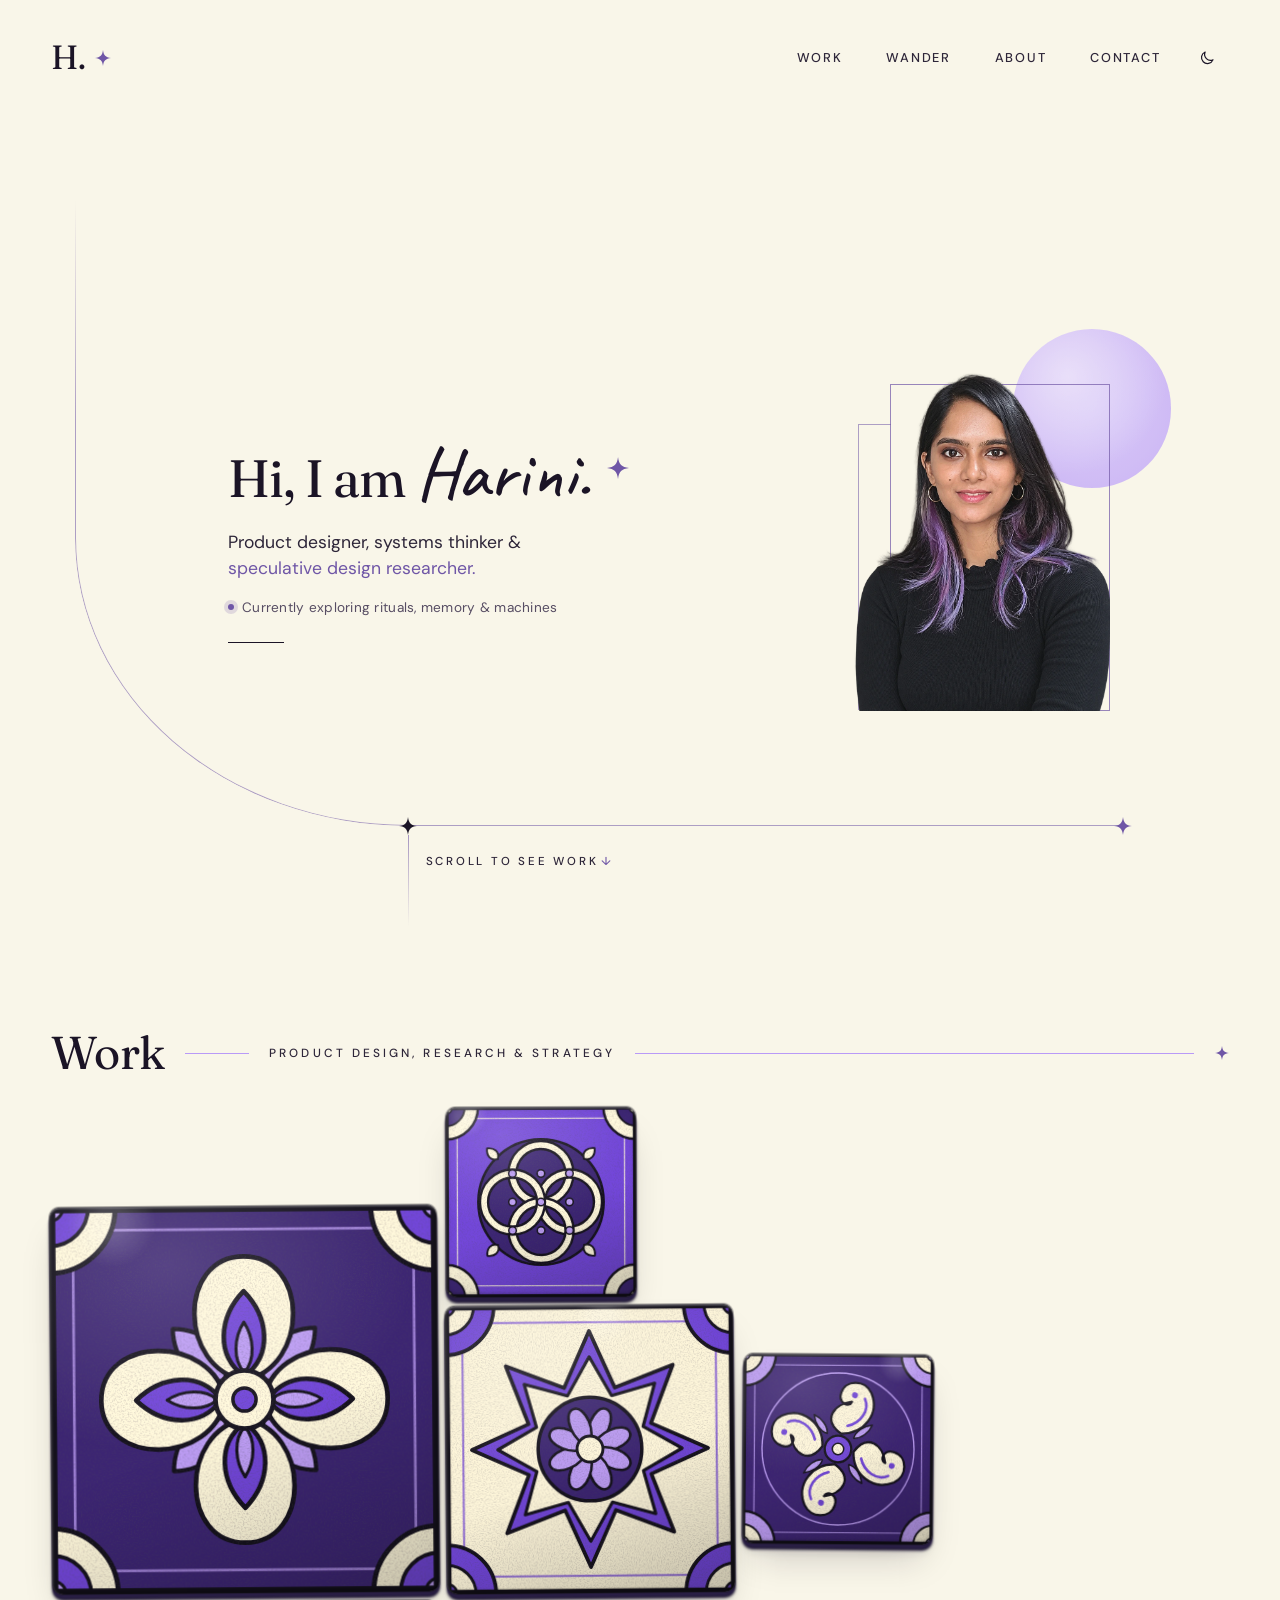
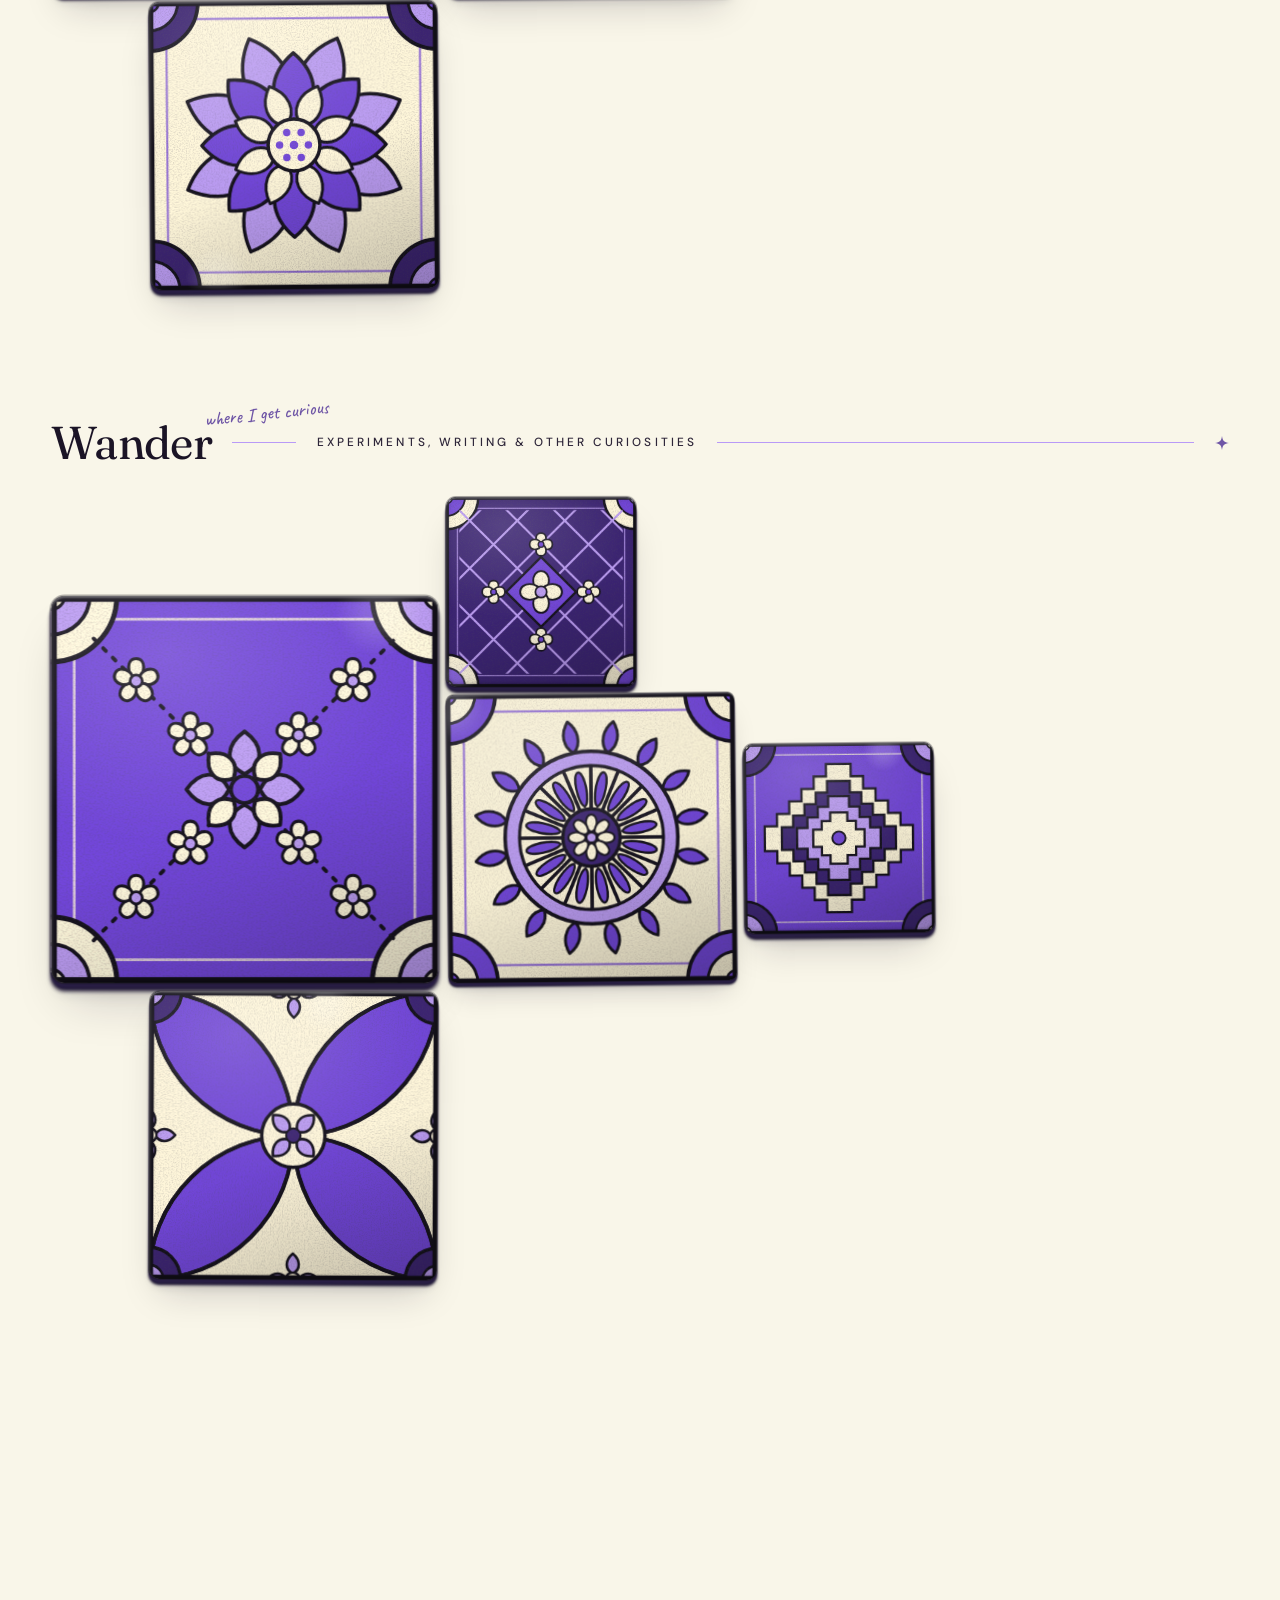
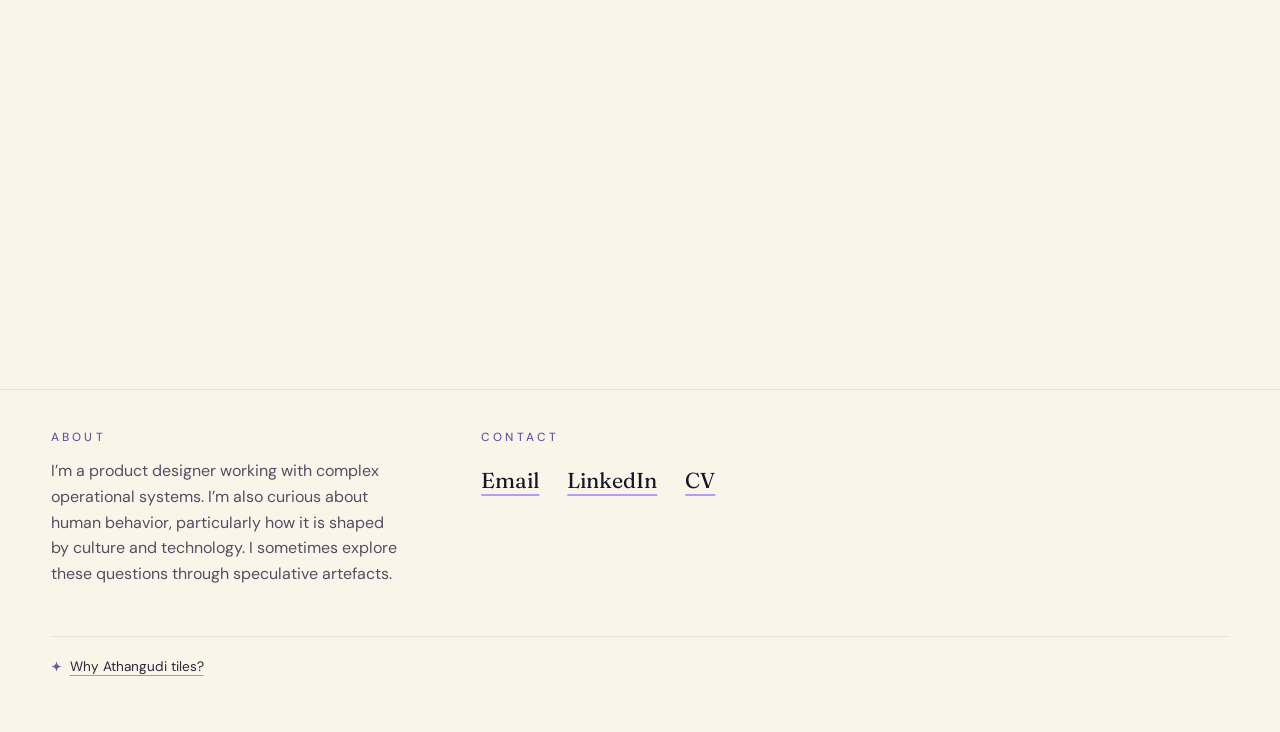
==== commit 9de352ee: "Move the Athangudi link to the end of the page Co-Authored-By: Claude Opus 5.5 <noreply@anthropic.co" ====
--- a/index.html
+++ b/index.html
@@ -129,7 +129,6 @@
             </div>
           </li>
         </ul>
-        <p class="tiles-note"><svg class="spark" aria-hidden="true"><use href="#spark"/></svg><a href="athangudi.html">Why Athangudi tiles?</a></p>
       </section>
 
       <!-- WANDER -------------------------------------------------------- -->
@@ -210,6 +209,7 @@
         <li><a href="https://flowcv.com/resume/mtfq4s3gjd2h" target="_blank" rel="noopener noreferrer">CV<span class="sr-only"> (opens in a new tab)</span></a></li>
       </ul>
     </section>
+    <p class="tiles-note footer-note"><svg class="spark" aria-hidden="true"><use href="#spark"/></svg><a href="athangudi.html">Why Athangudi tiles?</a></p>
   </footer>
 
   <script>
--- a/styles.css
+++ b/styles.css
@@ -1166,3 +1166,22 @@
   text-decoration: underline; text-decoration-color: var(--line); text-underline-offset: 6px;
 }
 .article__end svg { width: 20px; height: 12px; color: var(--accent); }
+/* compact motif key */
+.motifs--compact { grid-template-columns: repeat(auto-fill, minmax(150px, 1fr)); gap: 18px 20px; }
+.motif--compact { align-items: center; gap: 12px; }
+.motif--compact .motif__tile { width: 48px; border-radius: 6px; }
+.motif--compact .motif__text { display: flex; flex-direction: column; line-height: 1.25; }
+.motif--compact .motif__text strong { font-size: 1rem; }
+.motif--compact .motif__en { margin: .15rem 0 0; font-size: .82rem; }
+/* citations */
+.cite { font: 500 .68em/0 var(--sans); vertical-align: super; margin-left: .1em; }
+.article__section .cite a { color: var(--accent); text-decoration: none; padding: 0 .1em; }
+.article__section .cite a + a, .cite + .cite { margin-left: .15em; }
+.sources { margin-top: clamp(40px, 7vh, 64px); padding-top: 1.4rem; border-top: 1px solid var(--divider); }
+.sources h2 { font: 500 .74rem/1.3 var(--sans); letter-spacing: .24em; text-transform: uppercase; color: var(--accent); margin-bottom: .9rem; }
+.sources ol { padding-left: 1.3rem; margin: 0; display: grid; gap: .45rem; font-size: .82rem; line-height: 1.5; color: var(--muted-text); }
+.sources li::marker { color: var(--accent); }
+.sources__pub { font-style: italic; }
+.sources a { color: var(--text); text-underline-offset: 3px; }
+.sources li:target { color: var(--heading); }
+.site-footer > .footer-note { grid-column: 1 / -1; max-width: none; margin-top: clamp(8px, 2vh, 20px); padding-top: 1.2rem; border-top: 1px solid var(--divider); }
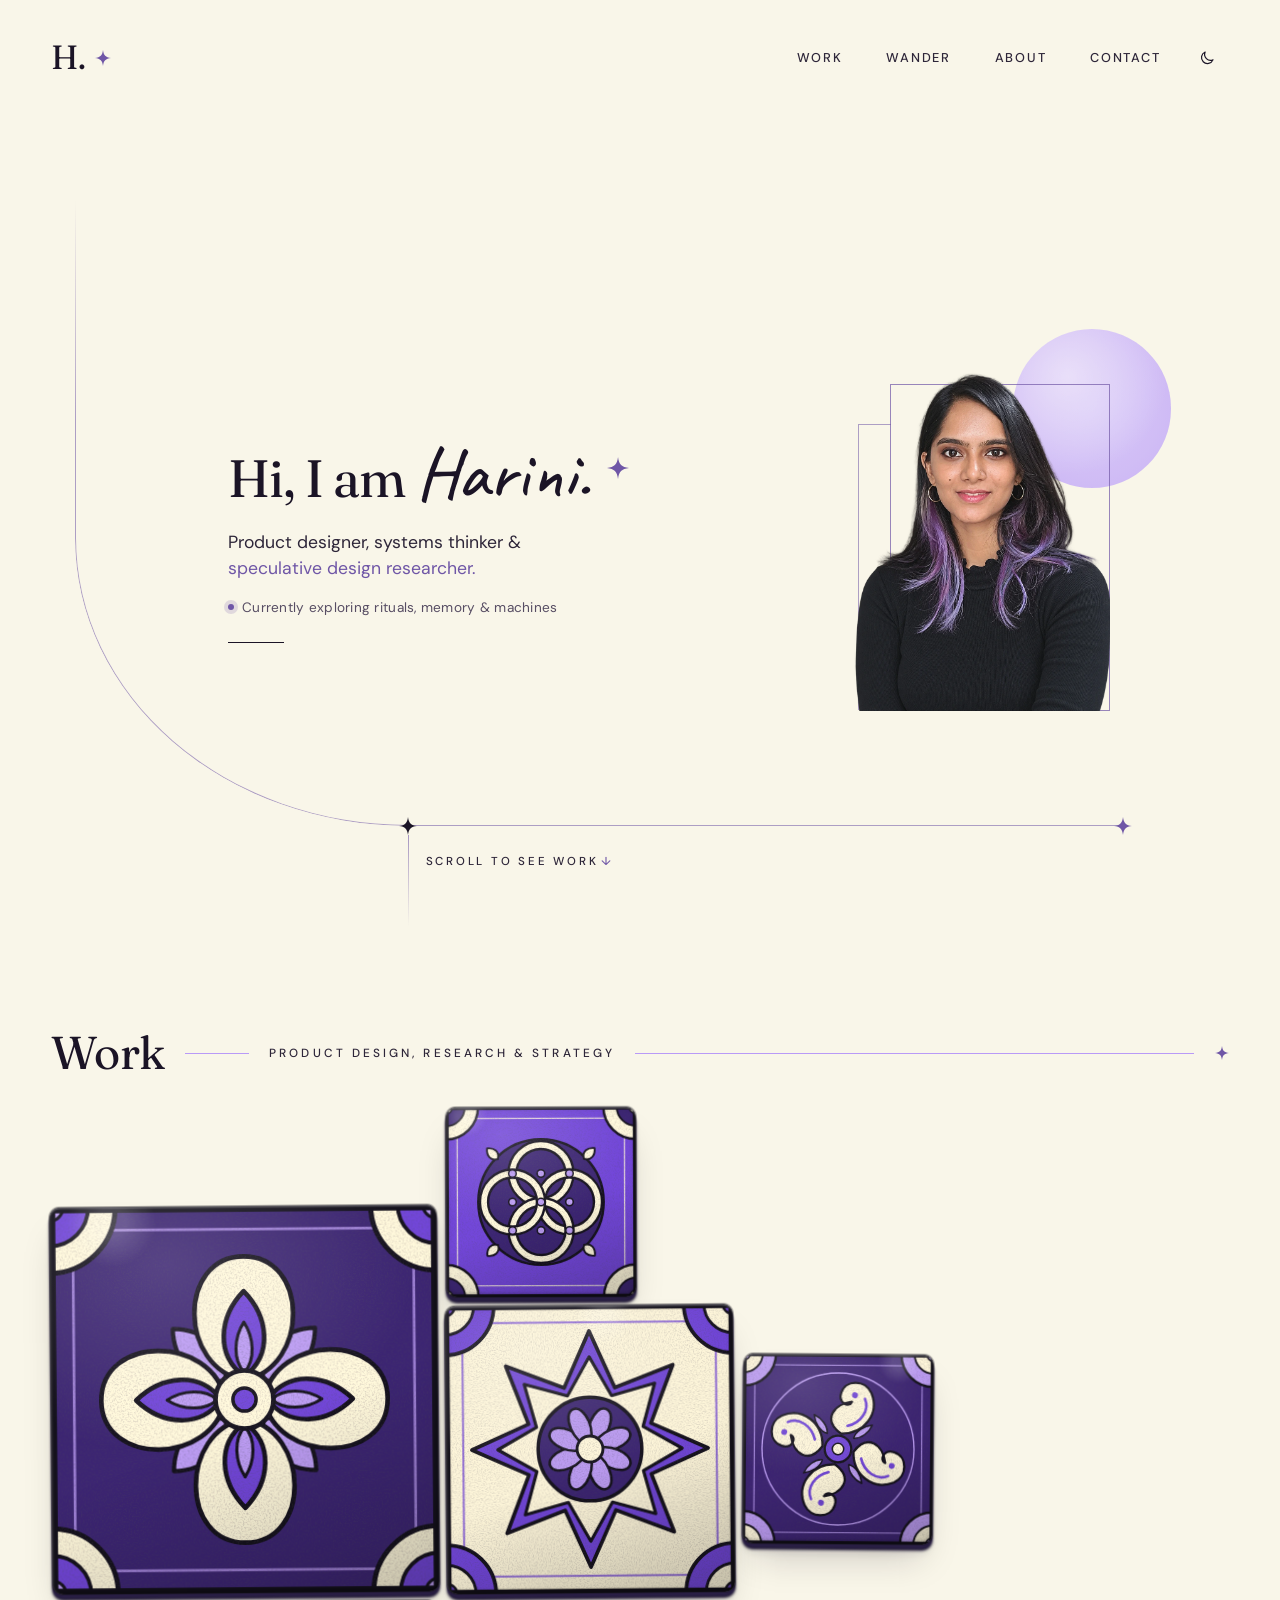
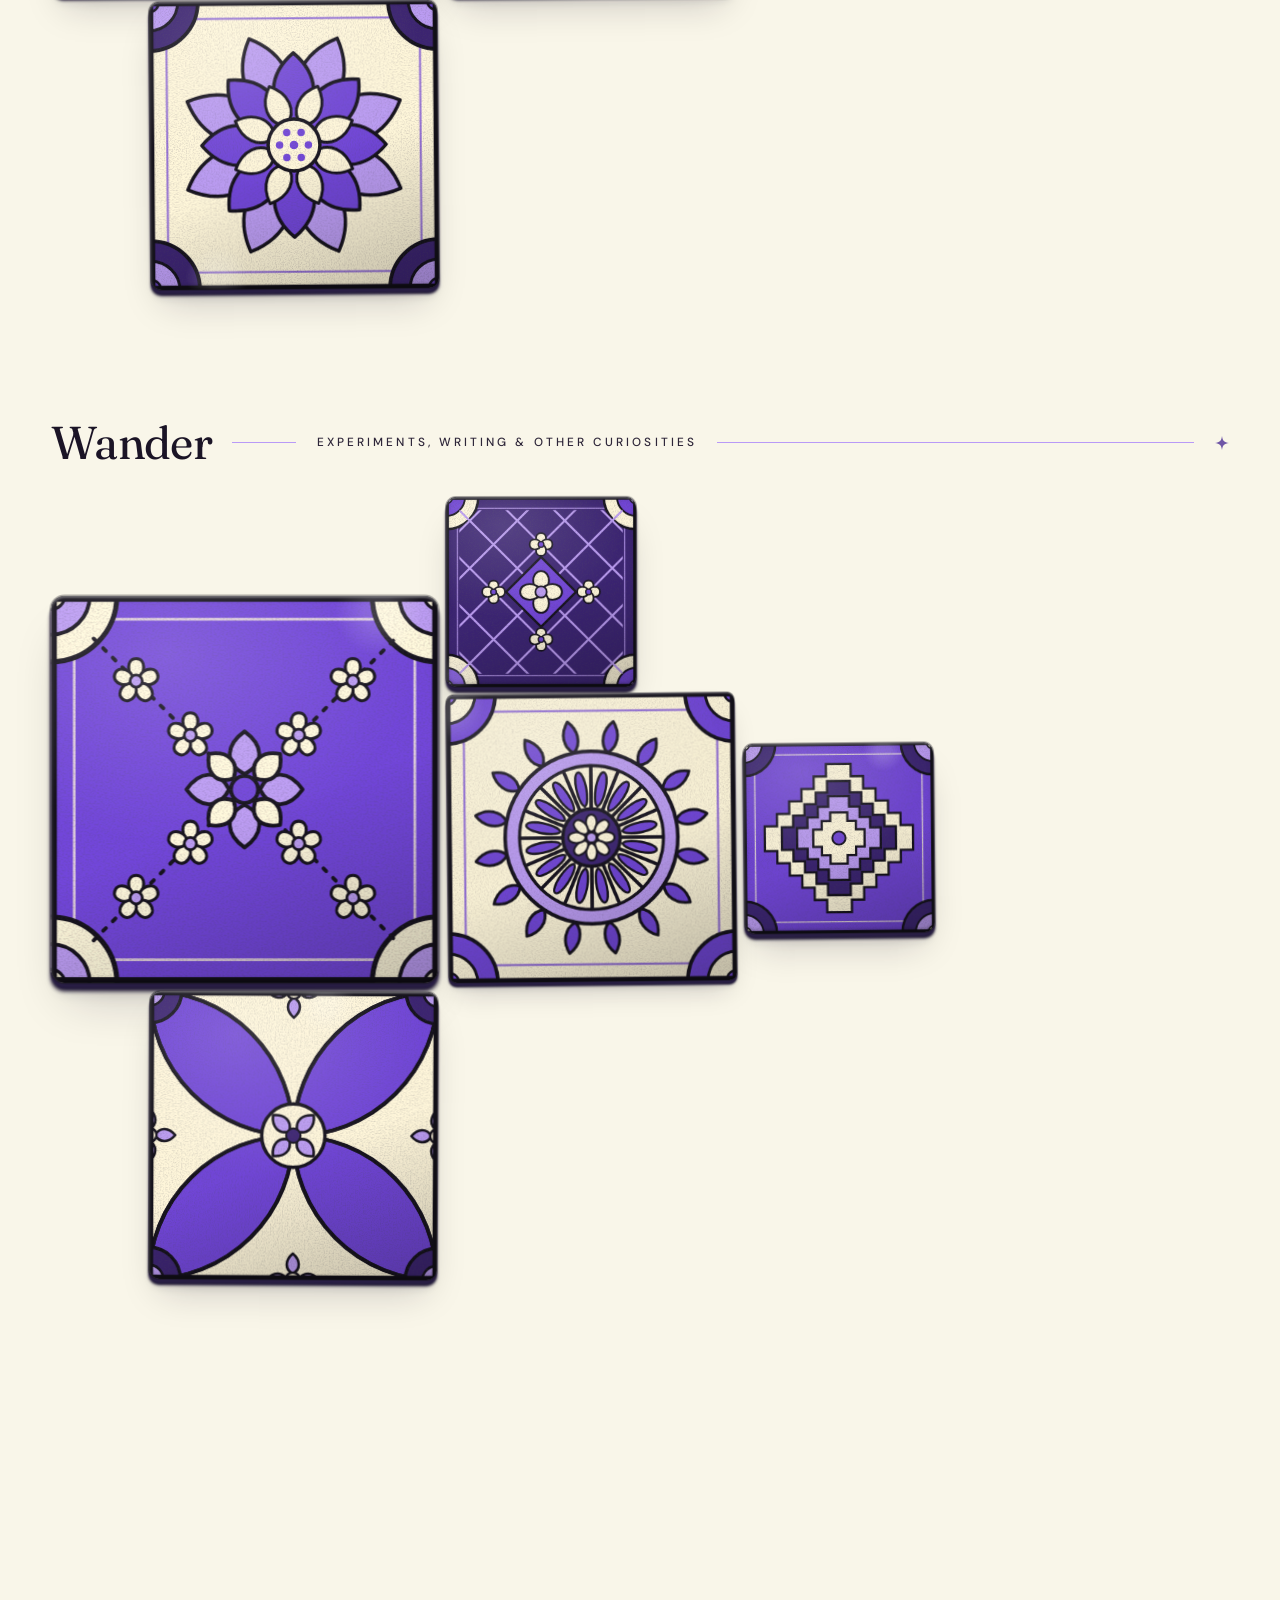
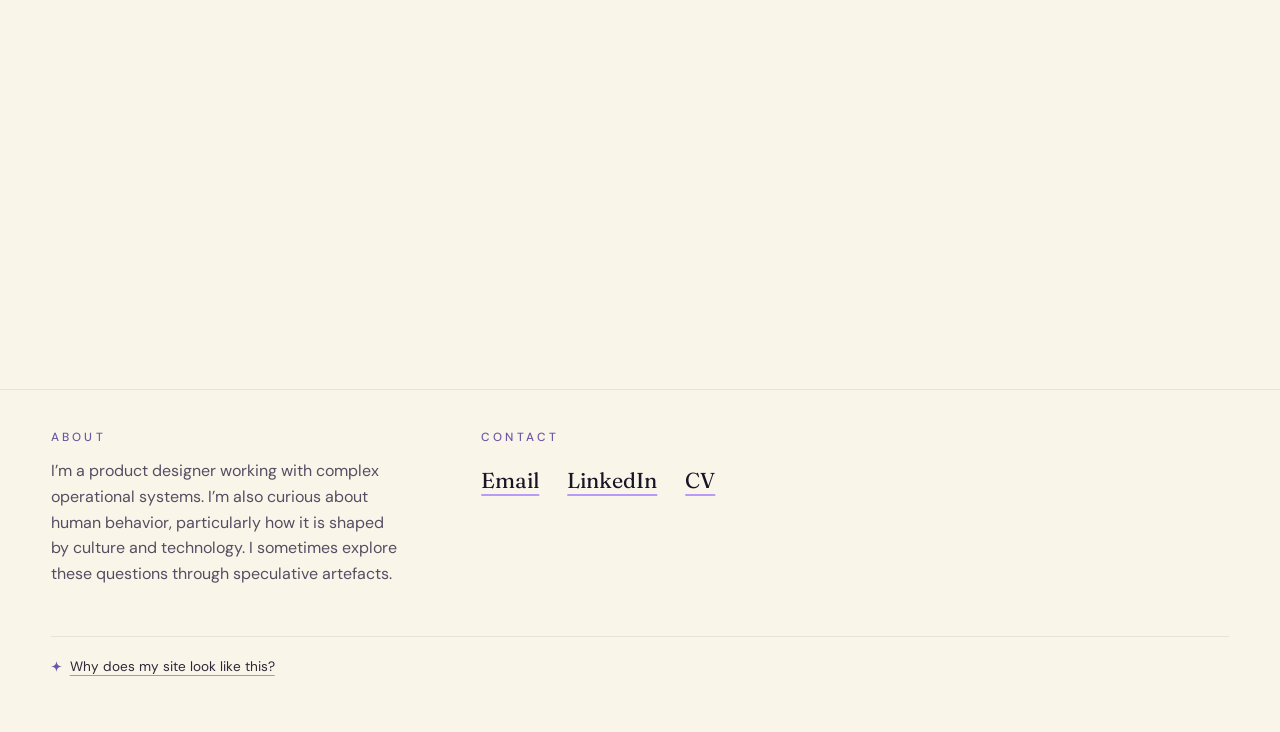
==== commit 6eb4b997: "Rename the footer link to 'Why does my site look like this?' Co-Authored-By: Claude Opus 5.5 <norepl" ====
--- a/index.html
+++ b/index.html
@@ -209,7 +209,7 @@
         <li><a href="https://flowcv.com/resume/mtfq4s3gjd2h" target="_blank" rel="noopener noreferrer">CV<span class="sr-only"> (opens in a new tab)</span></a></li>
       </ul>
     </section>
-    <p class="tiles-note footer-note"><svg class="spark" aria-hidden="true"><use href="#spark"/></svg><a href="athangudi.html">Why Athangudi tiles?</a></p>
+    <p class="tiles-note footer-note"><svg class="spark" aria-hidden="true"><use href="#spark"/></svg><a href="athangudi.html">Why does my site look like this?</a></p>
   </footer>
 
   <script>
